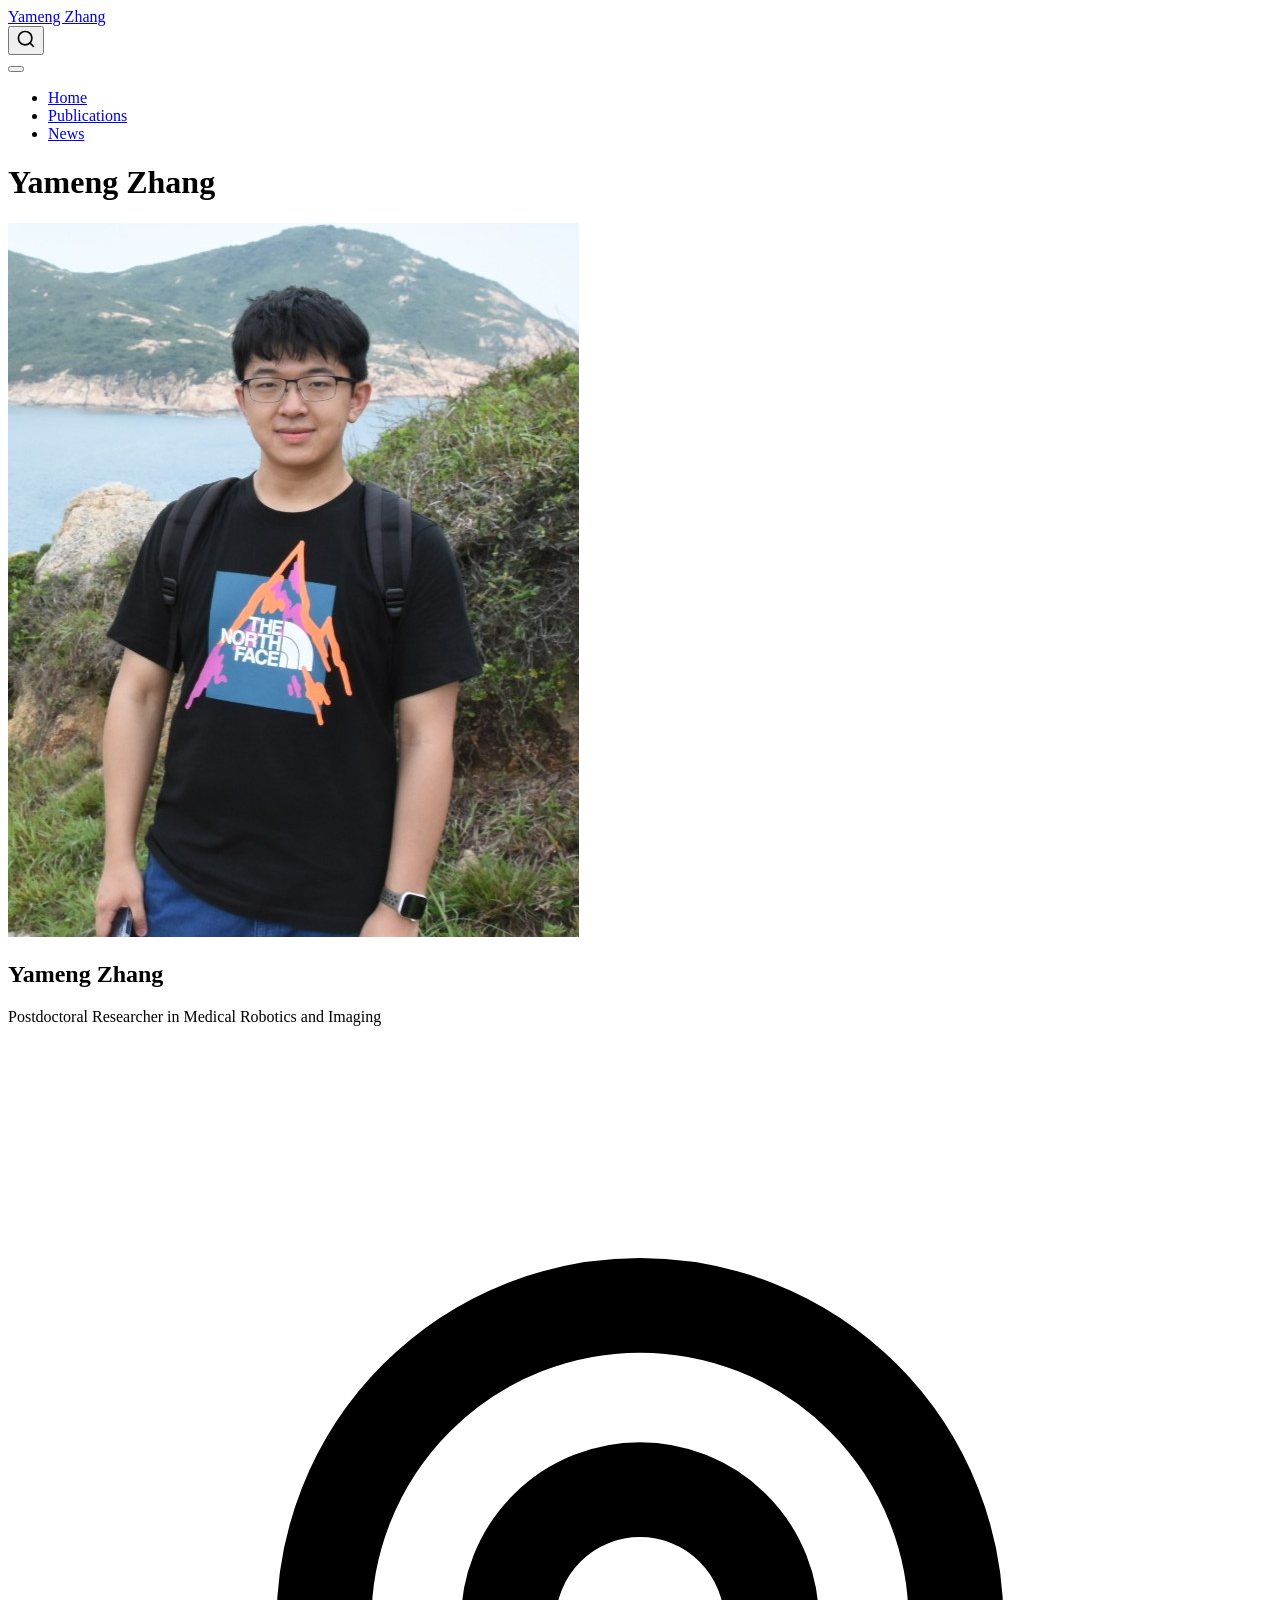
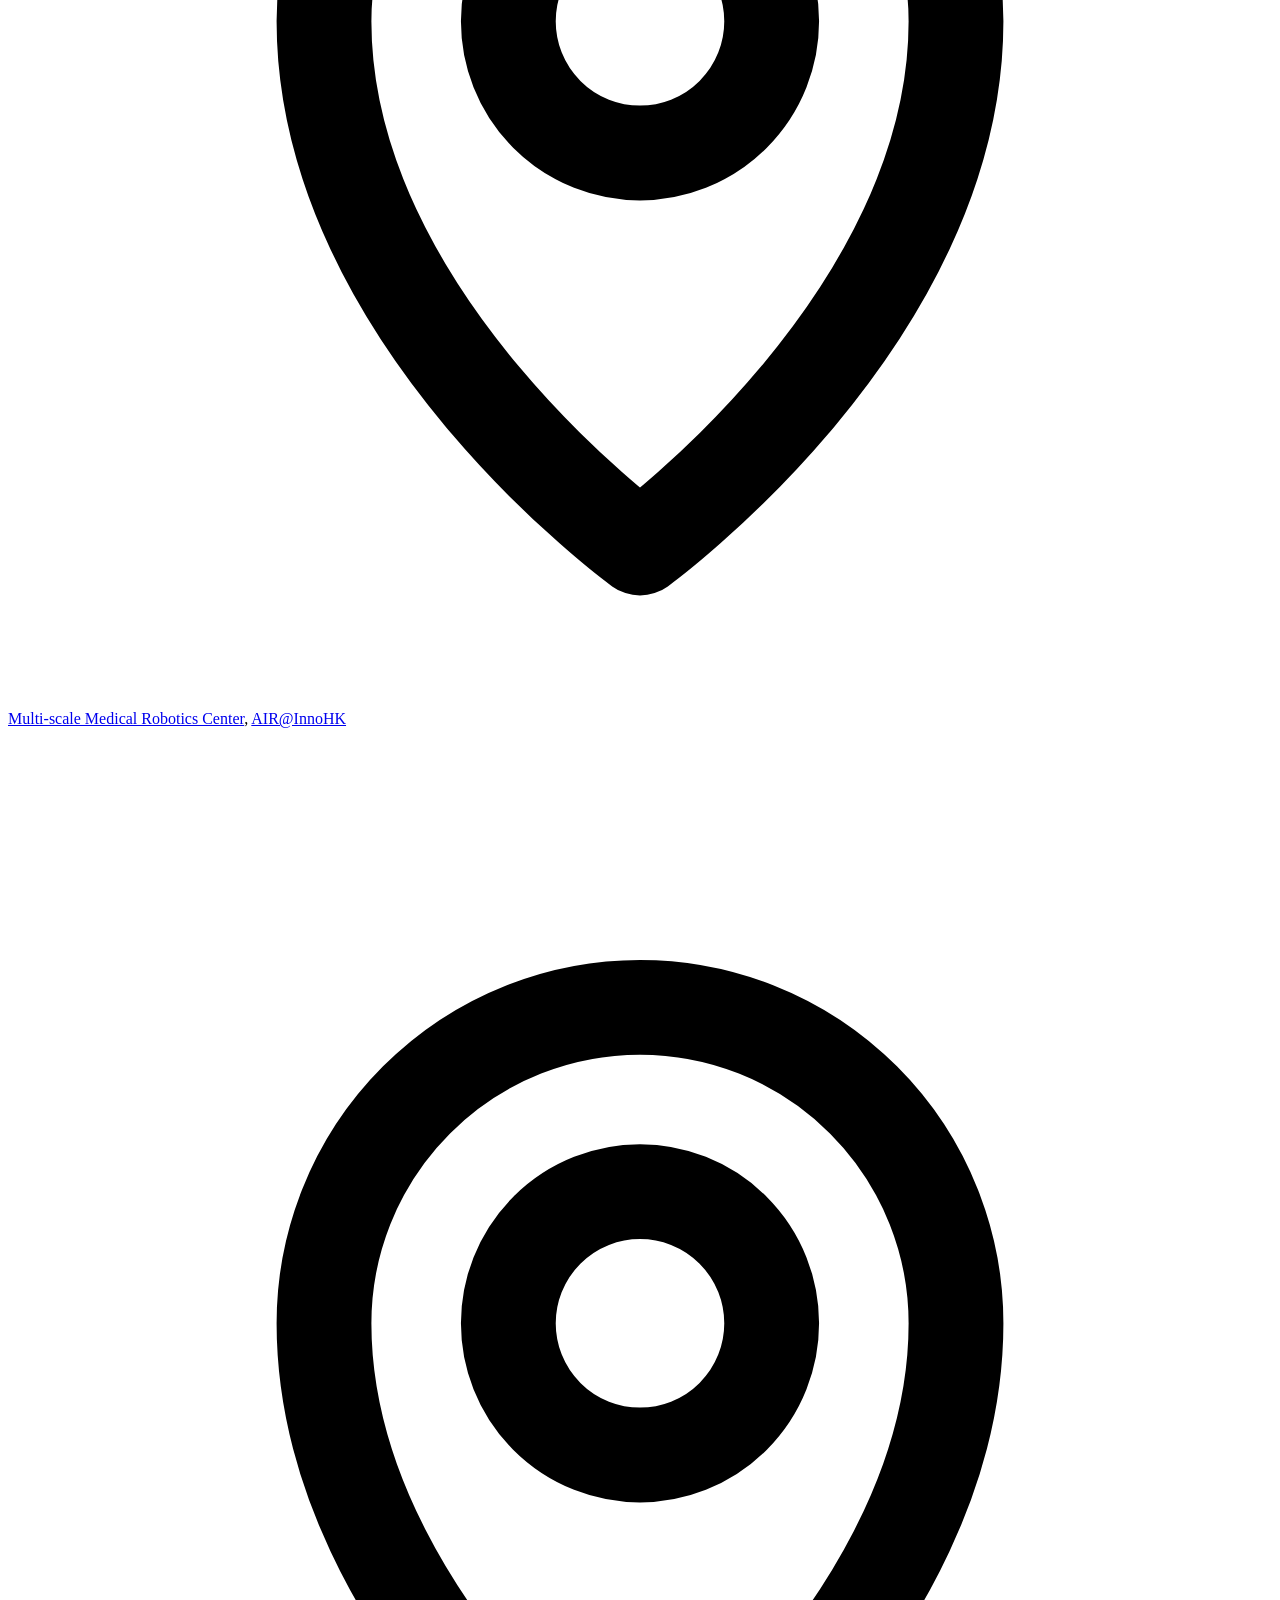
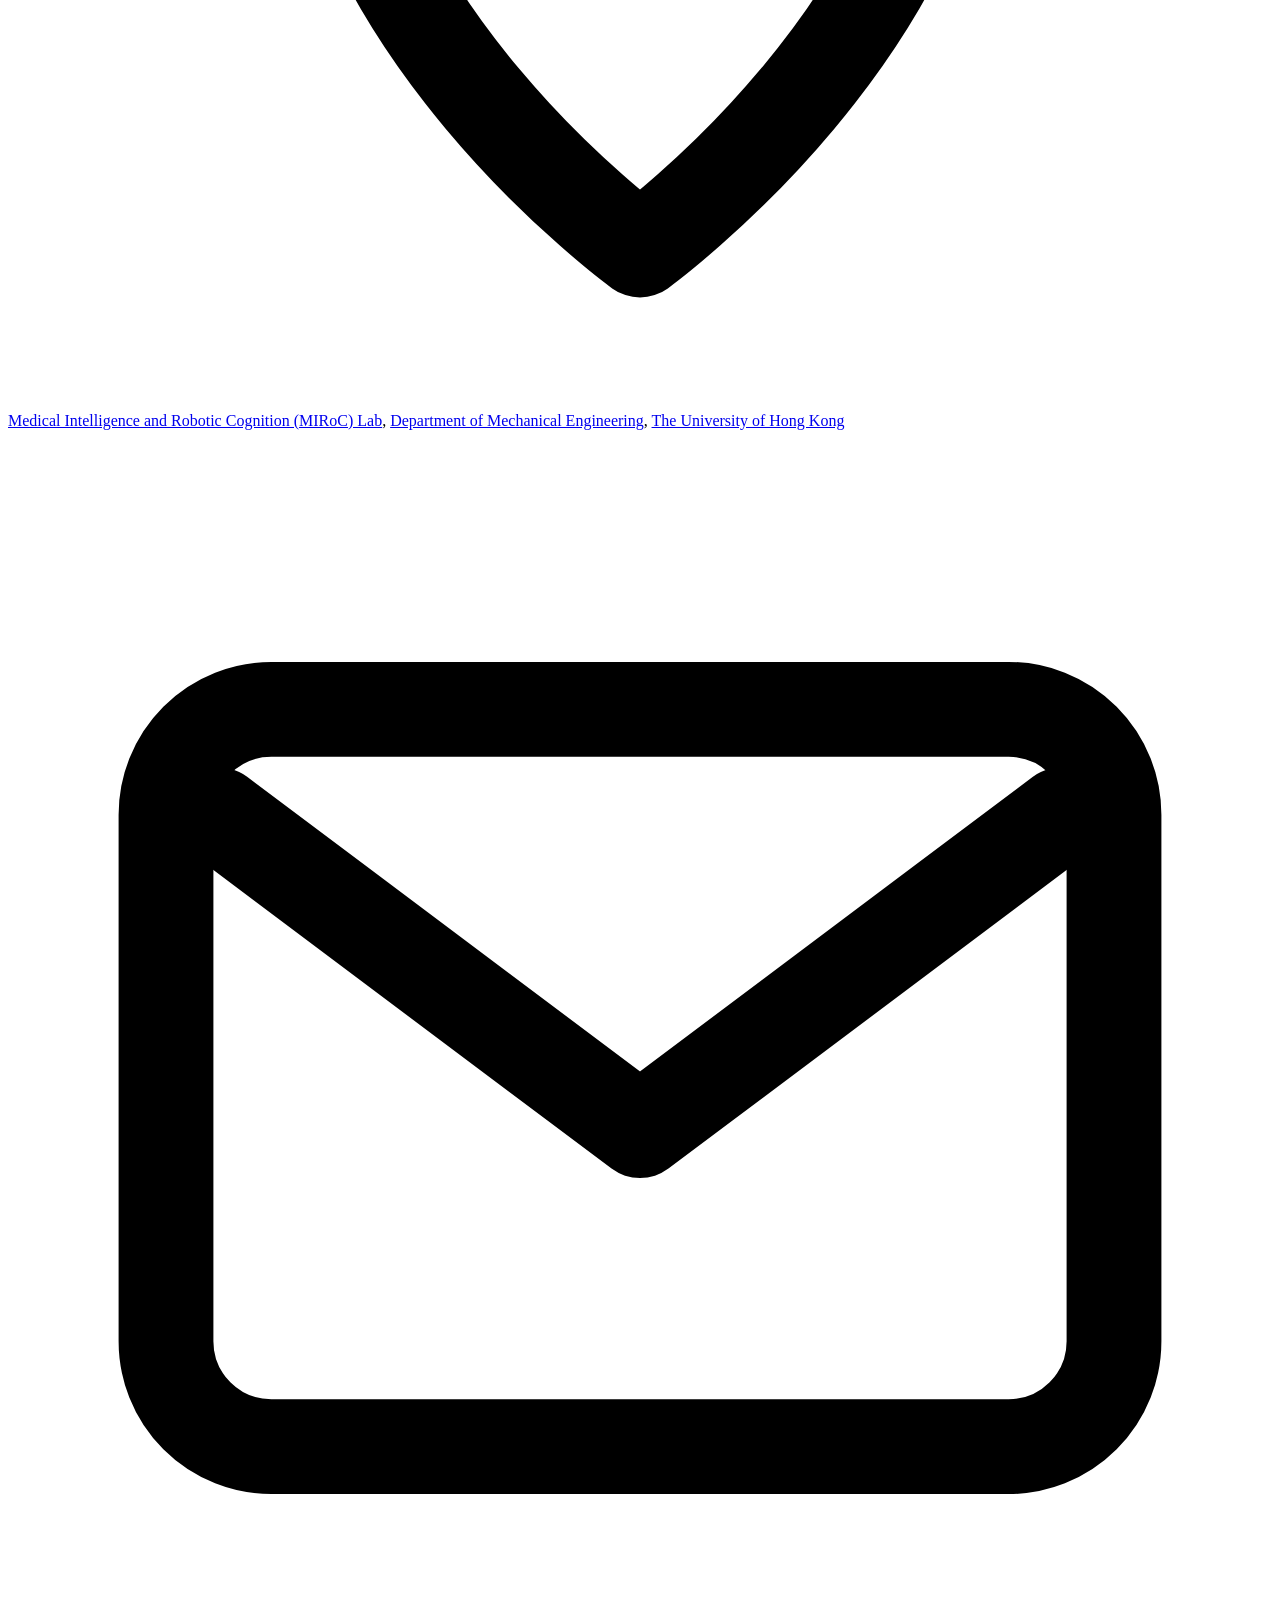
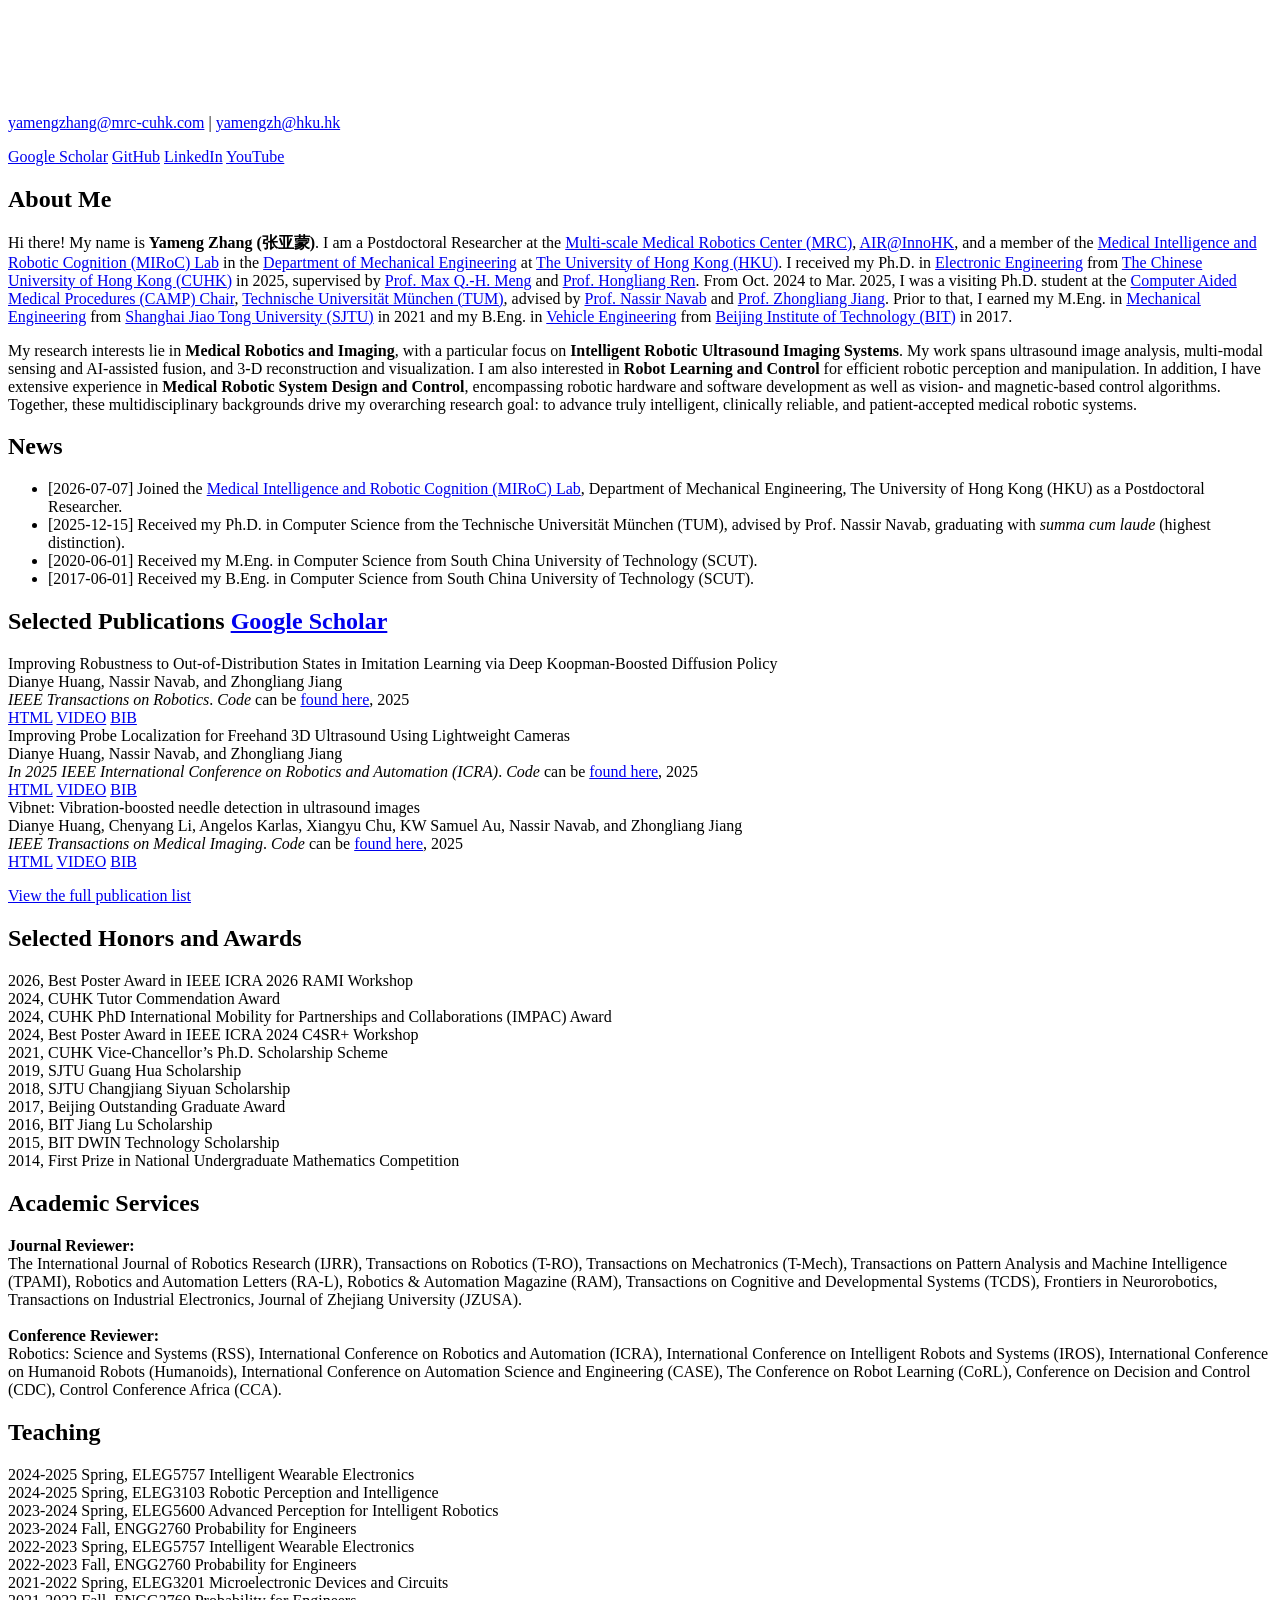
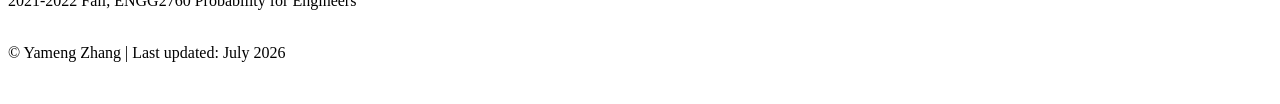
==== docs/index.html @ b5422a91 "update" ====
<!DOCTYPE html>
<html xmlns="http://www.w3.org/1999/xhtml" lang="en" xml:lang="en"><head>

<meta charset="utf-8">
<meta name="generator" content="quarto-1.9.38">

<meta name="viewport" content="width=device-width, initial-scale=1.0, user-scalable=yes">


<title>Yameng Zhang</title>
<style>
/* Default styles provided by pandoc.
** See https://pandoc.org/MANUAL.html#variables-for-html for config info.
*/
code{white-space: pre-wrap;}
span.smallcaps{font-variant: small-caps;}
div.columns{display: flex; gap: min(4vw, 1.5em);}
div.column{flex: auto; overflow-x: auto;}
div.hanging-indent{margin-left: 1.5em; text-indent: -1.5em;}
ul.task-list{list-style: none;}
ul.task-list li input[type="checkbox"] {
  width: 0.8em;
  margin: 0 0.8em 0.2em -1em; /* quarto-specific, see https://github.com/quarto-dev/quarto-cli/issues/4556 */ 
  vertical-align: middle;
}
</style>


<script src="site_libs/quarto-nav/quarto-nav.js"></script>
<script src="site_libs/quarto-nav/headroom.min.js"></script>
<script src="site_libs/clipboard/clipboard.min.js"></script>
<script src="site_libs/quarto-search/autocomplete.umd.js"></script>
<script src="site_libs/quarto-search/fuse.min.js"></script>
<script src="site_libs/quarto-search/quarto-search.js"></script>
<meta name="quarto:offset" content="./">
<link href="./images/site-logo.svg" rel="icon" type="image/svg+xml">
<script src="site_libs/quarto-html/quarto.js" type="module"></script>
<script src="site_libs/quarto-html/tabsets/tabsets.js" type="module"></script>
<script src="site_libs/quarto-html/popper.min.js"></script>
<script src="site_libs/quarto-html/tippy.umd.min.js"></script>
<script src="site_libs/quarto-html/anchor.min.js"></script>
<link href="site_libs/quarto-html/tippy.css" rel="stylesheet">
<link href="site_libs/quarto-html/quarto-syntax-highlighting-81beba73a2dc33781fc9bb83c3589045.css" rel="stylesheet" id="quarto-text-highlighting-styles">
<script src="site_libs/bootstrap/bootstrap.min.js"></script>
<link href="site_libs/bootstrap/bootstrap-icons.css" rel="stylesheet">
<link href="site_libs/bootstrap/bootstrap-a590c28496f3dbd26d928b4dff92fa70.min.css" rel="stylesheet" append-hash="true" id="quarto-bootstrap" data-mode="light">
<script id="quarto-search-options" type="application/json">{
  "location": "navbar",
  "copy-button": false,
  "collapse-after": 3,
  "panel-placement": "end",
  "type": "overlay",
  "limit": 50,
  "keyboard-shortcut": [
    "f",
    "/",
    "s"
  ],
  "show-item-context": false,
  "language": {
    "search-no-results-text": "No results",
    "search-matching-documents-text": "matching documents",
    "search-copy-link-title": "Copy link to search",
    "search-hide-matches-text": "Hide additional matches",
    "search-more-match-text": "more match in this document",
    "search-more-matches-text": "more matches in this document",
    "search-clear-button-title": "Clear",
    "search-text-placeholder": "",
    "search-detached-cancel-button-title": "Cancel",
    "search-submit-button-title": "Submit",
    "search-label": "Search"
  }
}</script>


</head>

<body class="nav-fixed quarto-light">

<div id="quarto-search-results"></div>
  <header id="quarto-header" class="headroom fixed-top">
    <nav class="navbar navbar-expand-lg " data-bs-theme="dark">
      <div class="navbar-container container-fluid">
      <div class="navbar-brand-container mx-auto">
    <a class="navbar-brand" href="./index.html">
    <span class="navbar-title">Yameng Zhang</span>
    </a>
  </div>
            <div id="quarto-search" class="" title="Search"></div>
          <button class="navbar-toggler" type="button" data-bs-toggle="collapse" data-bs-target="#navbarCollapse" aria-controls="navbarCollapse" role="menu" aria-expanded="false" aria-label="Toggle navigation" onclick="if (window.quartoToggleHeadroom) { window.quartoToggleHeadroom(); }">
  <span class="navbar-toggler-icon"></span>
</button>
          <div class="collapse navbar-collapse" id="navbarCollapse">
            <ul class="navbar-nav navbar-nav-scroll ms-auto">
  <li class="nav-item">
    <a class="nav-link active" href="./index.html" aria-current="page"> 
<span class="menu-text">Home</span></a>
  </li>  
  <li class="nav-item">
    <a class="nav-link" href="./publications.html"> 
<span class="menu-text">Publications</span></a>
  </li>  
  <li class="nav-item">
    <a class="nav-link" href="./news.html"> 
<span class="menu-text">News</span></a>
  </li>  
</ul>
          </div> <!-- /navcollapse -->
            <div class="quarto-navbar-tools">
</div>
      </div> <!-- /container-fluid -->
    </nav>
</header>
<!-- content -->
<div id="quarto-content" class="quarto-container page-columns page-rows-contents page-layout-full page-navbar">
<!-- sidebar -->
<!-- margin-sidebar -->
    
<!-- main -->
<main class="content column-page" id="quarto-document-content">

<header id="title-block-header" class="quarto-title-block default">
<div class="quarto-title">
<h1 class="title">Yameng Zhang</h1>
</div>



<div class="quarto-title-meta column-page">

    
  
    
  </div>
  


</header>


<div class="home-hero">
<div class="home-hero__media">
<p><img src="images/croped.jpg" class="home-hero__portrait img-fluid"></p>
</div>
<section id="yameng-zhang" class="level1 home-hero__body">
<h1>Yameng Zhang</h1>
<p class="home-hero__role">
Postdoctoral Researcher in Medical Robotics and Imaging
</p>
<div class="home-hero__meta">
<p class="home-hero__item">
<span class="home-hero__item-icon" aria-hidden="true"><svg viewbox="0 0 24 24" fill="none" stroke="currentColor" stroke-width="1.8" stroke-linecap="round" stroke-linejoin="round"><path d="M12 21s6-4.35 6-10a6 6 0 1 0-12 0c0 5.65 6 10 6 10Z"></path><circle cx="12" cy="11" r="2.5"></circle></svg></span><span class="home-hero__item-text"><a href="https://www.mrc-cuhk.com/">Multi-scale Medical Robotics Center</a>, <a href="https://www.innohk.gov.hk/en/r-d-centres/air-innohk/multi-scale-medical-robotics-center/">AIR@InnoHK</a></span>
</p>
<p class="home-hero__item">
<span class="home-hero__item-icon" aria-hidden="true"><svg viewbox="0 0 24 24" fill="none" stroke="currentColor" stroke-width="1.8" stroke-linecap="round" stroke-linejoin="round"><path d="M12 21s6-4.35 6-10a6 6 0 1 0-12 0c0 5.65 6 10 6 10Z"></path><circle cx="12" cy="11" r="2.5"></circle></svg></span><span class="home-hero__item-text"><a href="https://meweb.hku.hk/zljiang/people/">Medical Intelligence and Robotic Cognition (MIRoC) Lab</a>, <a href="https://mech.hku.hk/">Department of Mechanical Engineering</a>, <a href="https://www.hku.hk/">The University of Hong Kong</a></span>
</p>
</div>
<p class="home-hero__contact">
<span class="home-hero__contact-icon" aria-hidden="true"><svg viewbox="0 0 24 24" fill="none" stroke="currentColor" stroke-width="1.8" stroke-linecap="round" stroke-linejoin="round"><rect x="3" y="5" width="18" height="14" rx="2"></rect><path d="m4 7 8 6 8-6"></path></svg></span><span class="home-hero__contact-text"><a href="mailto:yamengzhang@mrc-cuhk.com">yamengzhang@mrc-cuhk.com</a> | <a href="mailto:yamengzh@hku.hk">yamengzh@hku.hk</a></span>
</p>
<div class="home-link-row">
<p><a href="https://scholar.google.com/citations?user=SFxTNpQAAAAJ&amp;hl">Google Scholar</a> <a href="https://github.com/YamengZZZ">GitHub</a> <a href="https://www.linkedin.com/in/yameng-zhang-0ab4711bb/">LinkedIn</a> <a href="https://www.youtube.com/@yamengzhang8563">YouTube</a></p>
</div>
</section>
</div>
<div class="home-main-grid">
<section id="about-me" class="level2 home-main-column">
<h2 class="anchored" data-anchor-id="about-me">About Me</h2>
<p>Hi there! My name is <strong>Yameng Zhang (张亚蒙)</strong>. I am a Postdoctoral Researcher at the <a href="https://www.mrc-cuhk.com/">Multi-scale Medical Robotics Center (MRC)</a>, <a href="https://www.innohk.gov.hk/en/r-d-centres/air-innohk/multi-scale-medical-robotics-center/">AIR@InnoHK</a>, and a member of the <a href="https://meweb.hku.hk/zljiang/people/">Medical Intelligence and Robotic Cognition (MIRoC) Lab</a> in the <a href="https://mech.hku.hk/">Department of Mechanical Engineering</a> at <a href="https://www.hku.hk/">The University of Hong Kong (HKU)</a>. I received my Ph.D.&nbsp;in <a href="https://www.ee.cuhk.edu.hk/en-gb/">Electronic Engineering</a> from <a href="https://www.cuhk.edu.hk/chinese/index.html">The Chinese University of Hong Kong (CUHK)</a> in 2025, supervised by <a href="https://www.ee.cuhk.edu.hk/en-gb/people/academic-staff/chairman/30-prof-qing-hu-max-meng">Prof.&nbsp;Max Q.-H. Meng</a> and <a href="https://www.ee.cuhk.edu.hk/en-gb/people/academic-staff/professors/prof-ren-hongliang">Prof.&nbsp;Hongliang Ren</a>. From Oct.&nbsp;2024 to Mar.&nbsp;2025, I was a visiting Ph.D.&nbsp;student at the <a href="https://www.cs.cit.tum.de/en/camp/start/">Computer Aided Medical Procedures (CAMP) Chair</a>, <a href="https://www.tum.de/en/">Technische Universität München (TUM)</a>, advised by <a href="https://www.cs.cit.tum.de/camp/members/cv-nassir-navab/nassir-navab/">Prof.&nbsp;Nassir Navab</a> and <a href="https://meweb.hku.hk/zljiang/">Prof.&nbsp;Zhongliang Jiang</a>. Prior to that, I earned my M.Eng. in <a href="https://me.sjtu.edu.cn/">Mechanical Engineering</a> from <a href="https://en.sjtu.edu.cn/">Shanghai Jiao Tong University (SJTU)</a> in 2021 and my B.Eng. in <a href="https://me.bit.edu.cn/">Vehicle Engineering</a> from <a href="https://english.bit.edu.cn/">Beijing Institute of Technology (BIT)</a> in 2017.</p>
<p>My research interests lie in <strong>Medical Robotics and Imaging</strong>, with a particular focus on <strong>Intelligent Robotic Ultrasound Imaging Systems</strong>. My work spans ultrasound image analysis, multi-modal sensing and AI-assisted fusion, and 3-D reconstruction and visualization. I am also interested in <strong>Robot Learning and Control</strong> for efficient robotic perception and manipulation. In addition, I have extensive experience in <strong>Medical Robotic System Design and Control</strong>, encompassing robotic hardware and software development as well as vision- and magnetic-based control algorithms. Together, these multidisciplinary backgrounds drive my overarching research goal: to advance truly intelligent, clinically reliable, and patient-accepted medical robotic systems.</p>
</section>
<div class="home-side-column">
<section id="news" class="level2 home-side-column__inner">
<h2 class="anchored" data-anchor-id="news">News</h2>
<div class="home-news__scroll">
<ul>
<li>[2026-07-07] Joined the <a href="https://meweb.hku.hk/zljiang/people/">Medical Intelligence and Robotic Cognition (MIRoC) Lab</a>, Department of Mechanical Engineering, The University of Hong Kong (HKU) as a Postdoctoral Researcher.</li>
<li>[2025-12-15] Received my Ph.D.&nbsp;in Computer Science from the Technische Universität München (TUM), advised by Prof.&nbsp;Nassir Navab, graduating with <em>summa cum laude</em> (highest distinction).</li>
<li>[2020-06-01] Received my M.Eng. in Computer Science from South China University of Technology (SCUT).</li>
<li>[2017-06-01] Received my B.Eng. in Computer Science from South China University of Technology (SCUT).</li>
</ul>
</div>
</section>
</div>
</div>
<section id="selected-publications-google-scholar" class="level2">
<h2 class="anchored" data-anchor-id="selected-publications-google-scholar">Selected Publications <a href="https://scholar.google.com/citations?user=SFxTNpQAAAAJ&amp;hl"><span class="pub-scholar-link">Google Scholar</span></a></h2>
<div class="pub-list">

  <div class="pub-item">
    <div class="pub-thumb">
      <img src="images/pub/tro2025.jpg" alt="TRO 2025 teaser" onerror="this.style.display='none'">
    </div>
    <div class="pub-body">
      <div class="pub-title">Improving Robustness to Out-of-Distribution States in Imitation Learning via Deep Koopman-Boosted Diffusion Policy</div>
      <div class="pub-authors"><span class="pub-me">Dianye Huang</span>, Nassir Navab, and Zhongliang Jiang</div>
      <div class="pub-venue"><em>IEEE Transactions on Robotics</em>. <em>Code</em> can be <a href="#">found here</a>, 2025</div>
      <div class="pub-links">
        <a class="pub-btn" href="#">HTML</a>
        <a class="pub-btn" href="#">VIDEO</a>
        <a class="pub-btn" href="#">BIB</a>
      </div>
    </div>
  </div>

  <div class="pub-item">
    <div class="pub-thumb">
      <img src="images/pub/icra2025.jpg" alt="ICRA 2025 teaser" onerror="this.style.display='none'">
    </div>
    <div class="pub-body">
      <div class="pub-title">Improving Probe Localization for Freehand 3D Ultrasound Using Lightweight Cameras</div>
      <div class="pub-authors"><span class="pub-me">Dianye Huang</span>, Nassir Navab, and Zhongliang Jiang</div>
      <div class="pub-venue"><em>In 2025 IEEE International Conference on Robotics and Automation (ICRA)</em>. <em>Code</em> can be <a href="#">found here</a>, 2025</div>
      <div class="pub-links">
        <a class="pub-btn" href="#">HTML</a>
        <a class="pub-btn" href="#">VIDEO</a>
        <a class="pub-btn" href="#">BIB</a>
      </div>
    </div>
  </div>

  <div class="pub-item">
    <div class="pub-thumb">
      <img src="images/pub/tmi2025.jpg" alt="TMI 2025 teaser" onerror="this.style.display='none'">
    </div>
    <div class="pub-body">
      <div class="pub-title">Vibnet: Vibration-boosted needle detection in ultrasound images</div>
      <div class="pub-authors"><span class="pub-me">Dianye Huang</span>, Chenyang Li, Angelos Karlas, Xiangyu Chu, KW Samuel Au, Nassir Navab, and Zhongliang Jiang</div>
      <div class="pub-venue"><em>IEEE Transactions on Medical Imaging</em>. <em>Code</em> can be <a href="#">found here</a>, 2025</div>
      <div class="pub-links">
        <a class="pub-btn" href="#">HTML</a>
        <a class="pub-btn" href="#">VIDEO</a>
        <a class="pub-btn" href="#">BIB</a>
      </div>
    </div>
  </div>

</div>
<p><a href="./publications.html">View the full publication list</a></p>
</section>
<section id="selected-honors-and-awards" class="level2">
<h2 class="anchored" data-anchor-id="selected-honors-and-awards">Selected Honors and Awards</h2>
<div class="plain-list">
2026, Best Poster Award in IEEE ICRA 2026 RAMI Workshop<br>
2024, CUHK Tutor Commendation Award<br>
2024, CUHK PhD International Mobility for Partnerships and Collaborations (IMPAC) Award<br>
2024, Best Poster Award in IEEE ICRA 2024 C4SR+ Workshop<br>
2021, CUHK Vice-Chancellor’s Ph.D. Scholarship Scheme<br>
2019, SJTU Guang Hua Scholarship<br>
2018, SJTU Changjiang Siyuan Scholarship<br>
2017, Beijing Outstanding Graduate Award<br>
2016, BIT Jiang Lu Scholarship<br>
2015, BIT DWIN Technology Scholarship<br>
2014, First Prize in National Undergraduate Mathematics Competition<br>
</div>
</section>
<section id="academic-services" class="level2">
<h2 class="anchored" data-anchor-id="academic-services">Academic Services</h2>
<div class="plain-list">
<strong>Journal Reviewer:</strong><br>
The International Journal of Robotics Research (IJRR), Transactions on Robotics (T-RO), Transactions on Mechatronics (T-Mech), Transactions on Pattern Analysis and Machine Intelligence (TPAMI), Robotics and Automation Letters (RA-L), Robotics &amp; Automation Magazine (RAM), Transactions on Cognitive and Developmental Systems (TCDS), Frontiers in Neurorobotics, Transactions on Industrial Electronics, Journal of Zhejiang University (JZUSA).<br>
<br>
<strong>Conference Reviewer:</strong><br>
Robotics: Science and Systems (RSS), International Conference on Robotics and Automation (ICRA), International Conference on Intelligent Robots and Systems (IROS), International Conference on Humanoid Robots (Humanoids), International Conference on Automation Science and Engineering (CASE), The Conference on Robot Learning (CoRL), Conference on Decision and Control (CDC), Control Conference Africa (CCA).
</div>
</section>
<section id="teaching" class="level2">
<h2 class="anchored" data-anchor-id="teaching">Teaching</h2>
<div class="plain-list">
2024-2025 Spring, ELEG5757 Intelligent Wearable Electronics<br>
2024-2025 Spring, ELEG3103 Robotic Perception and Intelligence<br>
2023-2024 Spring, ELEG5600 Advanced Perception for Intelligent Robotics<br>
2023-2024 Fall, ENGG2760 Probability for Engineers<br>
2022-2023 Spring, ELEG5757 Intelligent Wearable Electronics<br>
2022-2023 Fall, ENGG2760 Probability for Engineers<br>
2021-2022 Spring, ELEG3201 Microelectronic Devices and Circuits<br>
2021-2022 Fall, ENGG2760 Probability for Engineers
</div>
<!-- ```{=html}
<script>
(function () {
  var resizeObserver;

  function syncNewsHeight() {
    var about = document.querySelector('.home-main-column');
    var inner = document.querySelector('.home-side-column__inner');
    if (!about || !inner) return;
    inner.style.height = '';
    inner.style.height = about.getBoundingClientRect().height + 'px';

    if (!resizeObserver && 'ResizeObserver' in window) {
      resizeObserver = new ResizeObserver(syncNewsHeight);
      resizeObserver.observe(about);
    }
  }

  if (document.fonts && document.fonts.ready) {
    document.fonts.ready.then(syncNewsHeight);
  }

  window.addEventListener('load', syncNewsHeight);
  window.addEventListener('resize', syncNewsHeight);
})();
</script>
``` -->


</section>

</main> <!-- /main -->
<script id="quarto-html-after-body" type="application/javascript">
  window.document.addEventListener("DOMContentLoaded", function (event) {
    const icon = "";
    const anchorJS = new window.AnchorJS();
    anchorJS.options = {
      placement: 'right',
      icon: icon
    };
    anchorJS.add('.anchored');
    const isCodeAnnotation = (el) => {
      for (const clz of el.classList) {
        if (clz.startsWith('code-annotation-')) {                     
          return true;
        }
      }
      return false;
    }
    const onCopySuccess = function(e) {
      // button target
      const button = e.trigger;
      // don't keep focus
      button.blur();
      // flash "checked"
      button.classList.add('code-copy-button-checked');
      var currentTitle = button.getAttribute("title");
      button.setAttribute("title", "Copied!");
      let tooltip;
      if (window.bootstrap) {
        button.setAttribute("data-bs-toggle", "tooltip");
        button.setAttribute("data-bs-placement", "left");
        button.setAttribute("data-bs-title", "Copied!");
        tooltip = new bootstrap.Tooltip(button, 
          { trigger: "manual", 
            customClass: "code-copy-button-tooltip",
            offset: [0, -8]});
        tooltip.show();    
      }
      setTimeout(function() {
        if (tooltip) {
          tooltip.hide();
          button.removeAttribute("data-bs-title");
          button.removeAttribute("data-bs-toggle");
          button.removeAttribute("data-bs-placement");
        }
        button.setAttribute("title", currentTitle);
        button.classList.remove('code-copy-button-checked');
      }, 1000);
      // clear code selection
      e.clearSelection();
    }
    const getTextToCopy = function(trigger) {
      const outerScaffold = trigger.parentElement.cloneNode(true);
      const codeEl = outerScaffold.querySelector('code');
      for (const childEl of codeEl.children) {
        if (isCodeAnnotation(childEl)) {
          childEl.remove();
        }
      }
      return codeEl.innerText;
    }
    const clipboard = new window.ClipboardJS('.code-copy-button:not([data-in-quarto-modal])', {
      text: getTextToCopy
    });
    clipboard.on('success', onCopySuccess);
    if (window.document.getElementById('quarto-embedded-source-code-modal')) {
      const clipboardModal = new window.ClipboardJS('.code-copy-button[data-in-quarto-modal]', {
        text: getTextToCopy,
        container: window.document.getElementById('quarto-embedded-source-code-modal')
      });
      clipboardModal.on('success', onCopySuccess);
    }
      var localhostRegex = new RegExp(/^(?:http|https):\/\/localhost\:?[0-9]*\//);
      var mailtoRegex = new RegExp(/^mailto:/);
        var filterRegex = new RegExp("https:\/\/lianyujun\.github\.io");
      var isInternal = (href) => {
          return filterRegex.test(href) || localhostRegex.test(href) || mailtoRegex.test(href);
      }
      // Inspect non-navigation links and adorn them if external
     var links = window.document.querySelectorAll('a[href]:not(.nav-link):not(.navbar-brand):not(.toc-action):not(.sidebar-link):not(.sidebar-item-toggle):not(.pagination-link):not(.no-external):not([aria-hidden]):not(.dropdown-item):not(.quarto-navigation-tool):not(.about-link)');
      for (var i=0; i<links.length; i++) {
        const link = links[i];
        if (!isInternal(link.href)) {
          // undo the damage that might have been done by quarto-nav.js in the case of
          // links that we want to consider external
          if (link.dataset.originalHref !== undefined) {
            link.href = link.dataset.originalHref;
          }
        }
      }
    function tippyHover(el, contentFn, onTriggerFn, onUntriggerFn) {
      const config = {
        allowHTML: true,
        maxWidth: 500,
        delay: 100,
        arrow: false,
        appendTo: function(el) {
            return el.parentElement;
        },
        interactive: true,
        interactiveBorder: 10,
        theme: 'quarto',
        placement: 'bottom-start',
      };
      if (contentFn) {
        config.content = contentFn;
      }
      if (onTriggerFn) {
        config.onTrigger = onTriggerFn;
      }
      if (onUntriggerFn) {
        config.onUntrigger = onUntriggerFn;
      }
      window.tippy(el, config); 
    }
    const noterefs = window.document.querySelectorAll('a[role="doc-noteref"]');
    for (var i=0; i<noterefs.length; i++) {
      const ref = noterefs[i];
      tippyHover(ref, function() {
        // use id or data attribute instead here
        let href = ref.getAttribute('data-footnote-href') || ref.getAttribute('href');
        try { href = new URL(href).hash; } catch {}
        const id = href.replace(/^#\/?/, "");
        const note = window.document.getElementById(id);
        if (note) {
          return note.innerHTML;
        } else {
          return "";
        }
      });
    }
    const xrefs = window.document.querySelectorAll('a.quarto-xref');
    const processXRef = (id, note) => {
      // Strip column container classes
      const stripColumnClz = (el) => {
        el.classList.remove("page-full", "page-columns");
        if (el.children) {
          for (const child of el.children) {
            stripColumnClz(child);
          }
        }
      }
      stripColumnClz(note)
      if (id === null || id.startsWith('sec-')) {
        // Special case sections, only their first couple elements
        const container = document.createElement("div");
        if (note.children && note.children.length > 2) {
          container.appendChild(note.children[0].cloneNode(true));
          for (let i = 1; i < note.children.length; i++) {
            const child = note.children[i];
            if (child.tagName === "P" && child.innerText === "") {
              continue;
            } else {
              container.appendChild(child.cloneNode(true));
              break;
            }
          }
          if (window.Quarto?.typesetMath) {
            window.Quarto.typesetMath(container);
          }
          return container.innerHTML
        } else {
          if (window.Quarto?.typesetMath) {
            window.Quarto.typesetMath(note);
          }
          return note.innerHTML;
        }
      } else {
        // Remove any anchor links if they are present
        const anchorLink = note.querySelector('a.anchorjs-link');
        if (anchorLink) {
          anchorLink.remove();
        }
        if (window.Quarto?.typesetMath) {
          window.Quarto.typesetMath(note);
        }
        if (note.classList.contains("callout")) {
          return note.outerHTML;
        } else {
          return note.innerHTML;
        }
      }
    }
    for (var i=0; i<xrefs.length; i++) {
      const xref = xrefs[i];
      tippyHover(xref, undefined, function(instance) {
        instance.disable();
        let url = xref.getAttribute('href');
        let hash = undefined; 
        if (url.startsWith('#')) {
          hash = url;
        } else {
          try { hash = new URL(url).hash; } catch {}
        }
        if (hash) {
          const id = hash.replace(/^#\/?/, "");
          const note = window.document.getElementById(id);
          if (note !== null) {
            try {
              const html = processXRef(id, note.cloneNode(true));
              instance.setContent(html);
            } finally {
              instance.enable();
              instance.show();
            }
          } else {
            // See if we can fetch this
            fetch(url.split('#')[0])
            .then(res => res.text())
            .then(html => {
              const parser = new DOMParser();
              const htmlDoc = parser.parseFromString(html, "text/html");
              const note = htmlDoc.getElementById(id);
              if (note !== null) {
                const html = processXRef(id, note);
                instance.setContent(html);
              } 
            }).finally(() => {
              instance.enable();
              instance.show();
            });
          }
        } else {
          // See if we can fetch a full url (with no hash to target)
          // This is a special case and we should probably do some content thinning / targeting
          fetch(url)
          .then(res => res.text())
          .then(html => {
            const parser = new DOMParser();
            const htmlDoc = parser.parseFromString(html, "text/html");
            const note = htmlDoc.querySelector('main.content');
            if (note !== null) {
              // This should only happen for chapter cross references
              // (since there is no id in the URL)
              // remove the first header
              if (note.children.length > 0 && note.children[0].tagName === "HEADER") {
                note.children[0].remove();
              }
              const html = processXRef(null, note);
              instance.setContent(html);
            } 
          }).finally(() => {
            instance.enable();
            instance.show();
          });
        }
      }, function(instance) {
      });
    }
        let selectedAnnoteEl;
        const selectorForAnnotation = ( cell, annotation) => {
          let cellAttr = 'data-code-cell="' + cell + '"';
          let lineAttr = 'data-code-annotation="' +  annotation + '"';
          const selector = 'span[' + cellAttr + '][' + lineAttr + ']';
          return selector;
        }
        const selectCodeLines = (annoteEl) => {
          const doc = window.document;
          const targetCell = annoteEl.getAttribute("data-target-cell");
          const targetAnnotation = annoteEl.getAttribute("data-target-annotation");
          const annoteSpan = window.document.querySelector(selectorForAnnotation(targetCell, targetAnnotation));
          const lines = annoteSpan.getAttribute("data-code-lines").split(",");
          const lineIds = lines.map((line) => {
            return targetCell + "-" + line;
          })
          let top = null;
          let height = null;
          let parent = null;
          if (lineIds.length > 0) {
              //compute the position of the single el (top and bottom and make a div)
              const el = window.document.getElementById(lineIds[0]);
              top = el.offsetTop;
              height = el.offsetHeight;
              parent = el.parentElement.parentElement;
            if (lineIds.length > 1) {
              const lastEl = window.document.getElementById(lineIds[lineIds.length - 1]);
              const bottom = lastEl.offsetTop + lastEl.offsetHeight;
              height = bottom - top;
            }
            if (top !== null && height !== null && parent !== null) {
              // cook up a div (if necessary) and position it 
              let div = window.document.getElementById("code-annotation-line-highlight");
              if (div === null) {
                div = window.document.createElement("div");
                div.setAttribute("id", "code-annotation-line-highlight");
                div.style.position = 'absolute';
                parent.appendChild(div);
              }
              div.style.top = top - 2 + "px";
              div.style.height = height + 4 + "px";
              div.style.left = 0;
              let gutterDiv = window.document.getElementById("code-annotation-line-highlight-gutter");
              if (gutterDiv === null) {
                gutterDiv = window.document.createElement("div");
                gutterDiv.setAttribute("id", "code-annotation-line-highlight-gutter");
                gutterDiv.style.position = 'absolute';
                const codeCell = window.document.getElementById(targetCell);
                const gutter = codeCell.querySelector('.code-annotation-gutter');
                gutter.appendChild(gutterDiv);
              }
              gutterDiv.style.top = top - 2 + "px";
              gutterDiv.style.height = height + 4 + "px";
            }
            selectedAnnoteEl = annoteEl;
          }
        };
        const unselectCodeLines = () => {
          const elementsIds = ["code-annotation-line-highlight", "code-annotation-line-highlight-gutter"];
          elementsIds.forEach((elId) => {
            const div = window.document.getElementById(elId);
            if (div) {
              div.remove();
            }
          });
          selectedAnnoteEl = undefined;
        };
          // Handle positioning of the toggle
      window.addEventListener(
        "resize",
        throttle(() => {
          elRect = undefined;
          if (selectedAnnoteEl) {
            selectCodeLines(selectedAnnoteEl);
          }
        }, 10)
      );
      function throttle(fn, ms) {
      let throttle = false;
      let timer;
        return (...args) => {
          if(!throttle) { // first call gets through
              fn.apply(this, args);
              throttle = true;
          } else { // all the others get throttled
              if(timer) clearTimeout(timer); // cancel #2
              timer = setTimeout(() => {
                fn.apply(this, args);
                timer = throttle = false;
              }, ms);
          }
        };
      }
        // Attach click handler to the DT
        const annoteDls = window.document.querySelectorAll('dt[data-target-cell]');
        for (const annoteDlNode of annoteDls) {
          annoteDlNode.addEventListener('click', (event) => {
            const clickedEl = event.target;
            if (clickedEl !== selectedAnnoteEl) {
              unselectCodeLines();
              const activeEl = window.document.querySelector('dt[data-target-cell].code-annotation-active');
              if (activeEl) {
                activeEl.classList.remove('code-annotation-active');
              }
              selectCodeLines(clickedEl);
              clickedEl.classList.add('code-annotation-active');
            } else {
              // Unselect the line
              unselectCodeLines();
              clickedEl.classList.remove('code-annotation-active');
            }
          });
        }
    const findCites = (el) => {
      const parentEl = el.parentElement;
      if (parentEl) {
        const cites = parentEl.dataset.cites;
        if (cites) {
          return {
            el,
            cites: cites.split(' ')
          };
        } else {
          return findCites(el.parentElement)
        }
      } else {
        return undefined;
      }
    };
    var bibliorefs = window.document.querySelectorAll('a[role="doc-biblioref"]');
    for (var i=0; i<bibliorefs.length; i++) {
      const ref = bibliorefs[i];
      const citeInfo = findCites(ref);
      if (citeInfo) {
        tippyHover(citeInfo.el, function() {
          var popup = window.document.createElement('div');
          citeInfo.cites.forEach(function(cite) {
            var citeDiv = window.document.createElement('div');
            citeDiv.classList.add('hanging-indent');
            citeDiv.classList.add('csl-entry');
            var biblioDiv = window.document.getElementById('ref-' + cite);
            if (biblioDiv) {
              citeDiv.innerHTML = biblioDiv.innerHTML;
            }
            popup.appendChild(citeDiv);
          });
          return popup.innerHTML;
        });
      }
    }
  });
  </script>
</div> <!-- /content -->
<footer class="footer">
  <div class="nav-footer">
    <div class="nav-footer-left">
      &nbsp;
    </div>   
    <div class="nav-footer-center">
<p>© Yameng Zhang | Last updated: July 2026</p>
</div>
    <div class="nav-footer-right">
      &nbsp;
    </div>
  </div>
</footer>




</body></html>
---- docs/site_libs/quarto-html/quarto-syntax-highlighting-81beba73a2dc33781fc9bb83c3589045.css ----
/* quarto syntax highlight colors */
:root {
  --quarto-hl-ot-color: #003B4F;
  --quarto-hl-at-color: #657422;
  --quarto-hl-ss-color: #20794D;
  --quarto-hl-an-color: #5E5E5E;
  --quarto-hl-fu-color: #4758AB;
  --quarto-hl-st-color: #20794D;
  --quarto-hl-cf-color: #003B4F;
  --quarto-hl-op-color: #5E5E5E;
  --quarto-hl-er-color: #AD0000;
  --quarto-hl-bn-color: #AD0000;
  --quarto-hl-al-color: #AD0000;
  --quarto-hl-va-color: #111111;
  --quarto-hl-bu-color: inherit;
  --quarto-hl-ex-color: inherit;
  --quarto-hl-pp-color: #AD0000;
  --quarto-hl-in-color: #5E5E5E;
  --quarto-hl-vs-color: #20794D;
  --quarto-hl-wa-color: #5E5E5E;
  --quarto-hl-do-color: #5E5E5E;
  --quarto-hl-im-color: #00769E;
  --quarto-hl-ch-color: #20794D;
  --quarto-hl-dt-color: #AD0000;
  --quarto-hl-fl-color: #AD0000;
  --quarto-hl-co-color: #5E5E5E;
  --quarto-hl-cv-color: #5E5E5E;
  --quarto-hl-cn-color: #8f5902;
  --quarto-hl-sc-color: #5E5E5E;
  --quarto-hl-dv-color: #AD0000;
  --quarto-hl-kw-color: #003B4F;
}

/* other quarto variables */
:root {
  --quarto-font-monospace: "JetBrains Mono", "SFMono-Regular", Consolas, "Courier New", monospace;
}

/* syntax highlight based on Pandoc's rules */
pre > code.sourceCode > span {
  color: #003B4F;
}

code.sourceCode > span {
  color: #003B4F;
}

div.sourceCode,
div.sourceCode pre.sourceCode {
  color: #003B4F;
}

/* Normal */
code span {
  color: #003B4F;
}

/* Alert */
code span.al {
  color: #AD0000;
  font-style: inherit;
}

/* Annotation */
code span.an {
  color: #5E5E5E;
  font-style: inherit;
}

/* Attribute */
code span.at {
  color: #657422;
  font-style: inherit;
}

/* BaseN */
code span.bn {
  color: #AD0000;
  font-style: inherit;
}

/* BuiltIn */
code span.bu {
  font-style: inherit;
}

/* ControlFlow */
code span.cf {
  color: #003B4F;
  font-weight: bold;
  font-style: inherit;
}

/* Char */
code span.ch {
  color: #20794D;
  font-style: inherit;
}

/* Constant */
code span.cn {
  color: #8f5902;
  font-style: inherit;
}

/* Comment */
code span.co {
  color: #5E5E5E;
  font-style: inherit;
}

/* CommentVar */
code span.cv {
  color: #5E5E5E;
  font-style: italic;
}

/* Documentation */
code span.do {
  color: #5E5E5E;
  font-style: italic;
}

/* DataType */
code span.dt {
  color: #AD0000;
  font-style: inherit;
}

/* DecVal */
code span.dv {
  color: #AD0000;
  font-style: inherit;
}

/* Error */
code span.er {
  color: #AD0000;
  font-style: inherit;
}

/* Extension */
code span.ex {
  font-style: inherit;
}

/* Float */
code span.fl {
  color: #AD0000;
  font-style: inherit;
}

/* Function */
code span.fu {
  color: #4758AB;
  font-style: inherit;
}

/* Import */
code span.im {
  color: #00769E;
  font-style: inherit;
}

/* Information */
code span.in {
  color: #5E5E5E;
  font-style: inherit;
}

/* Keyword */
code span.kw {
  color: #003B4F;
  font-weight: bold;
  font-style: inherit;
}

/* Operator */
code span.op {
  color: #5E5E5E;
  font-style: inherit;
}

/* Other */
code span.ot {
  color: #003B4F;
  font-style: inherit;
}

/* Preprocessor */
code span.pp {
  color: #AD0000;
  font-style: inherit;
}

/* SpecialChar */
code span.sc {
  color: #5E5E5E;
  font-style: inherit;
}

/* SpecialString */
code span.ss {
  color: #20794D;
  font-style: inherit;
}

/* String */
code span.st {
  color: #20794D;
  font-style: inherit;
}

/* Variable */
code span.va {
  color: #111111;
  font-style: inherit;
}

/* VerbatimString */
code span.vs {
  color: #20794D;
  font-style: inherit;
}

/* Warning */
code span.wa {
  color: #5E5E5E;
  font-style: italic;
}

.prevent-inlining {
  content: "</";
}

/*# sourceMappingURL=0dd7d43e5947e2266e8947cea660960b.css.map */
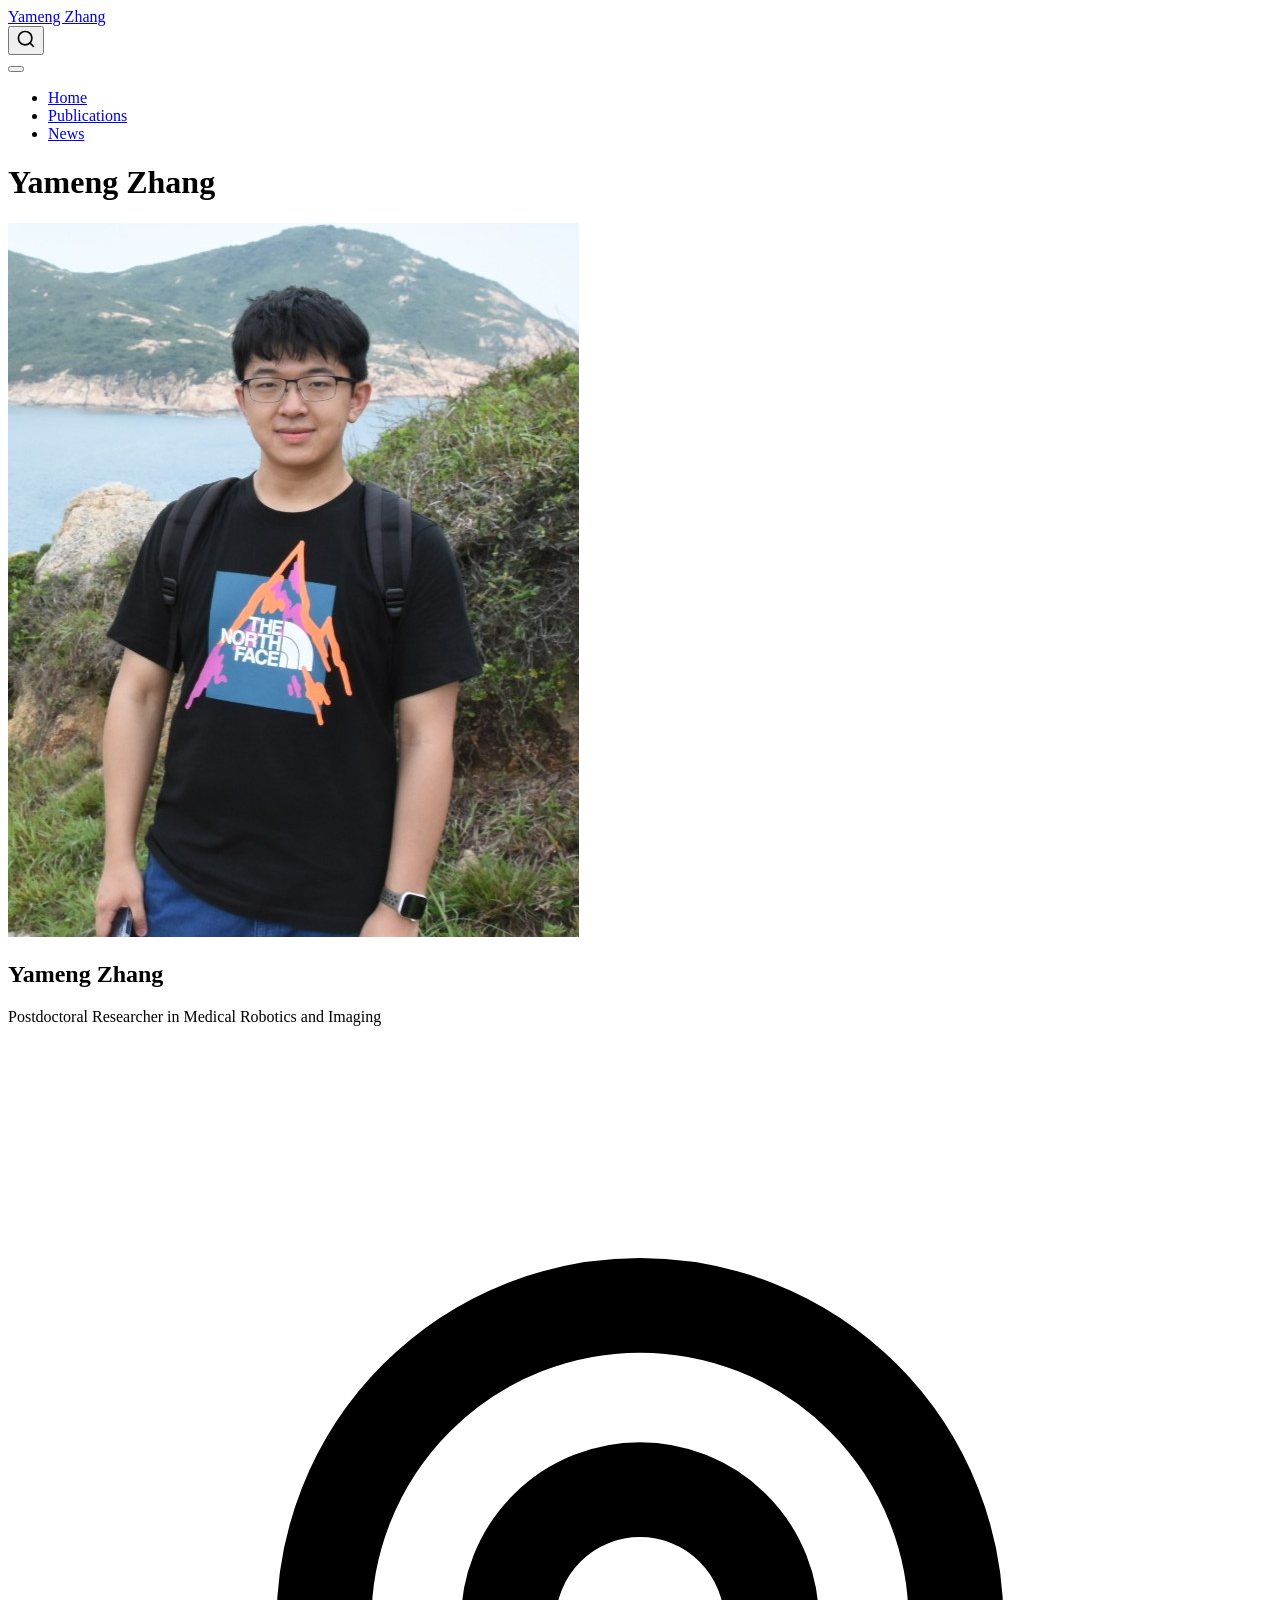
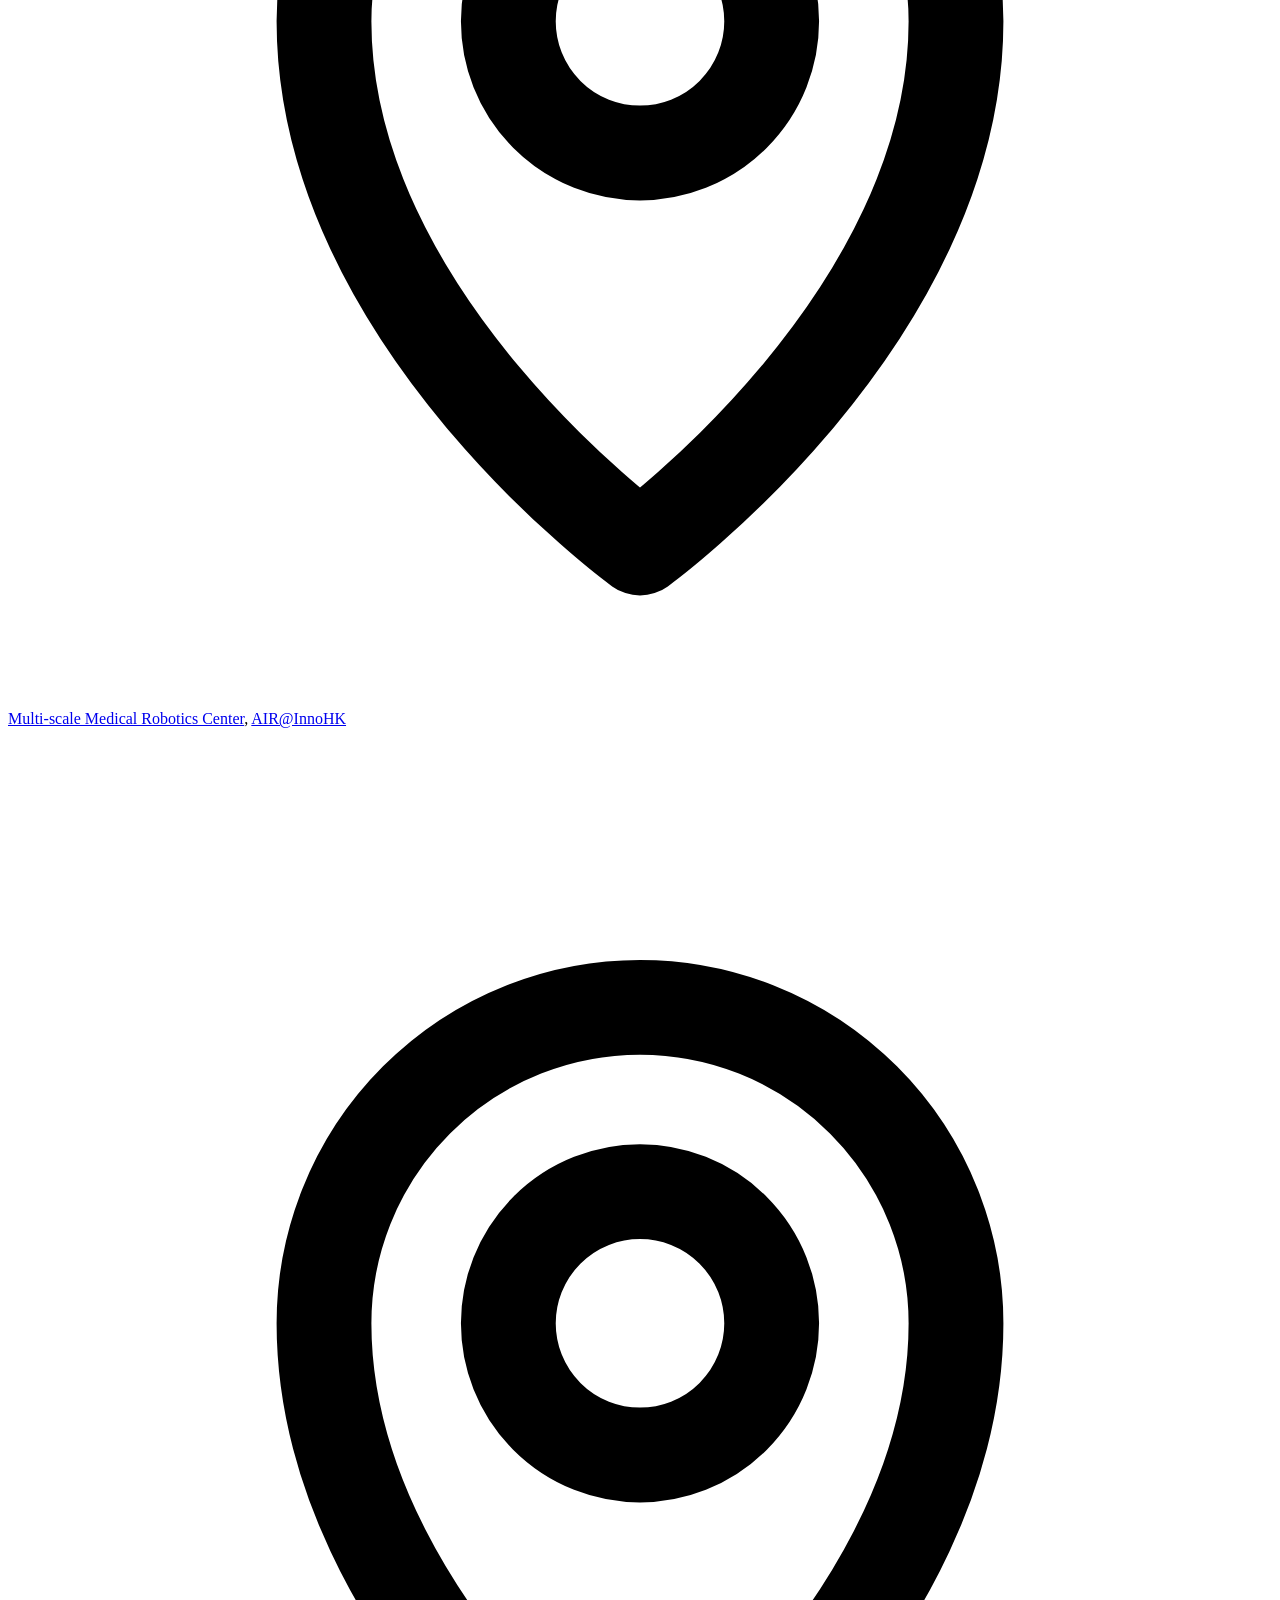
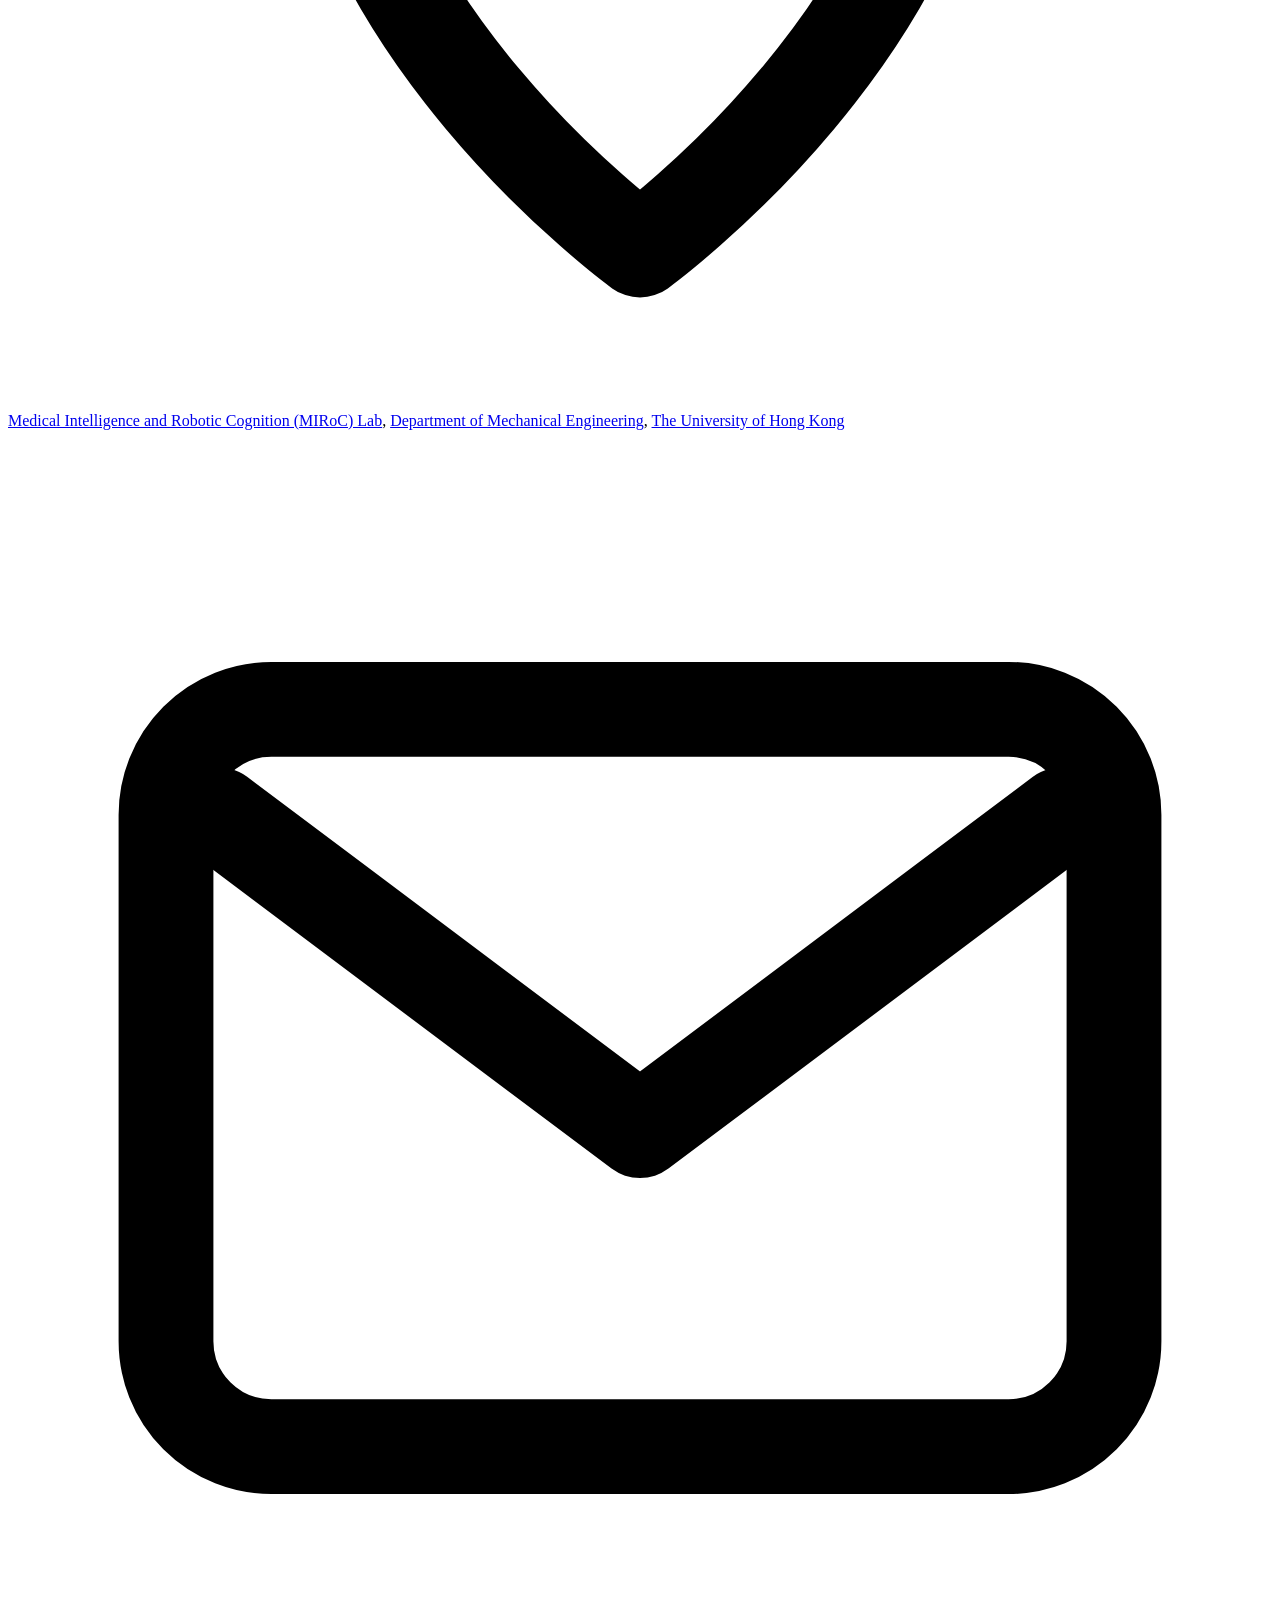
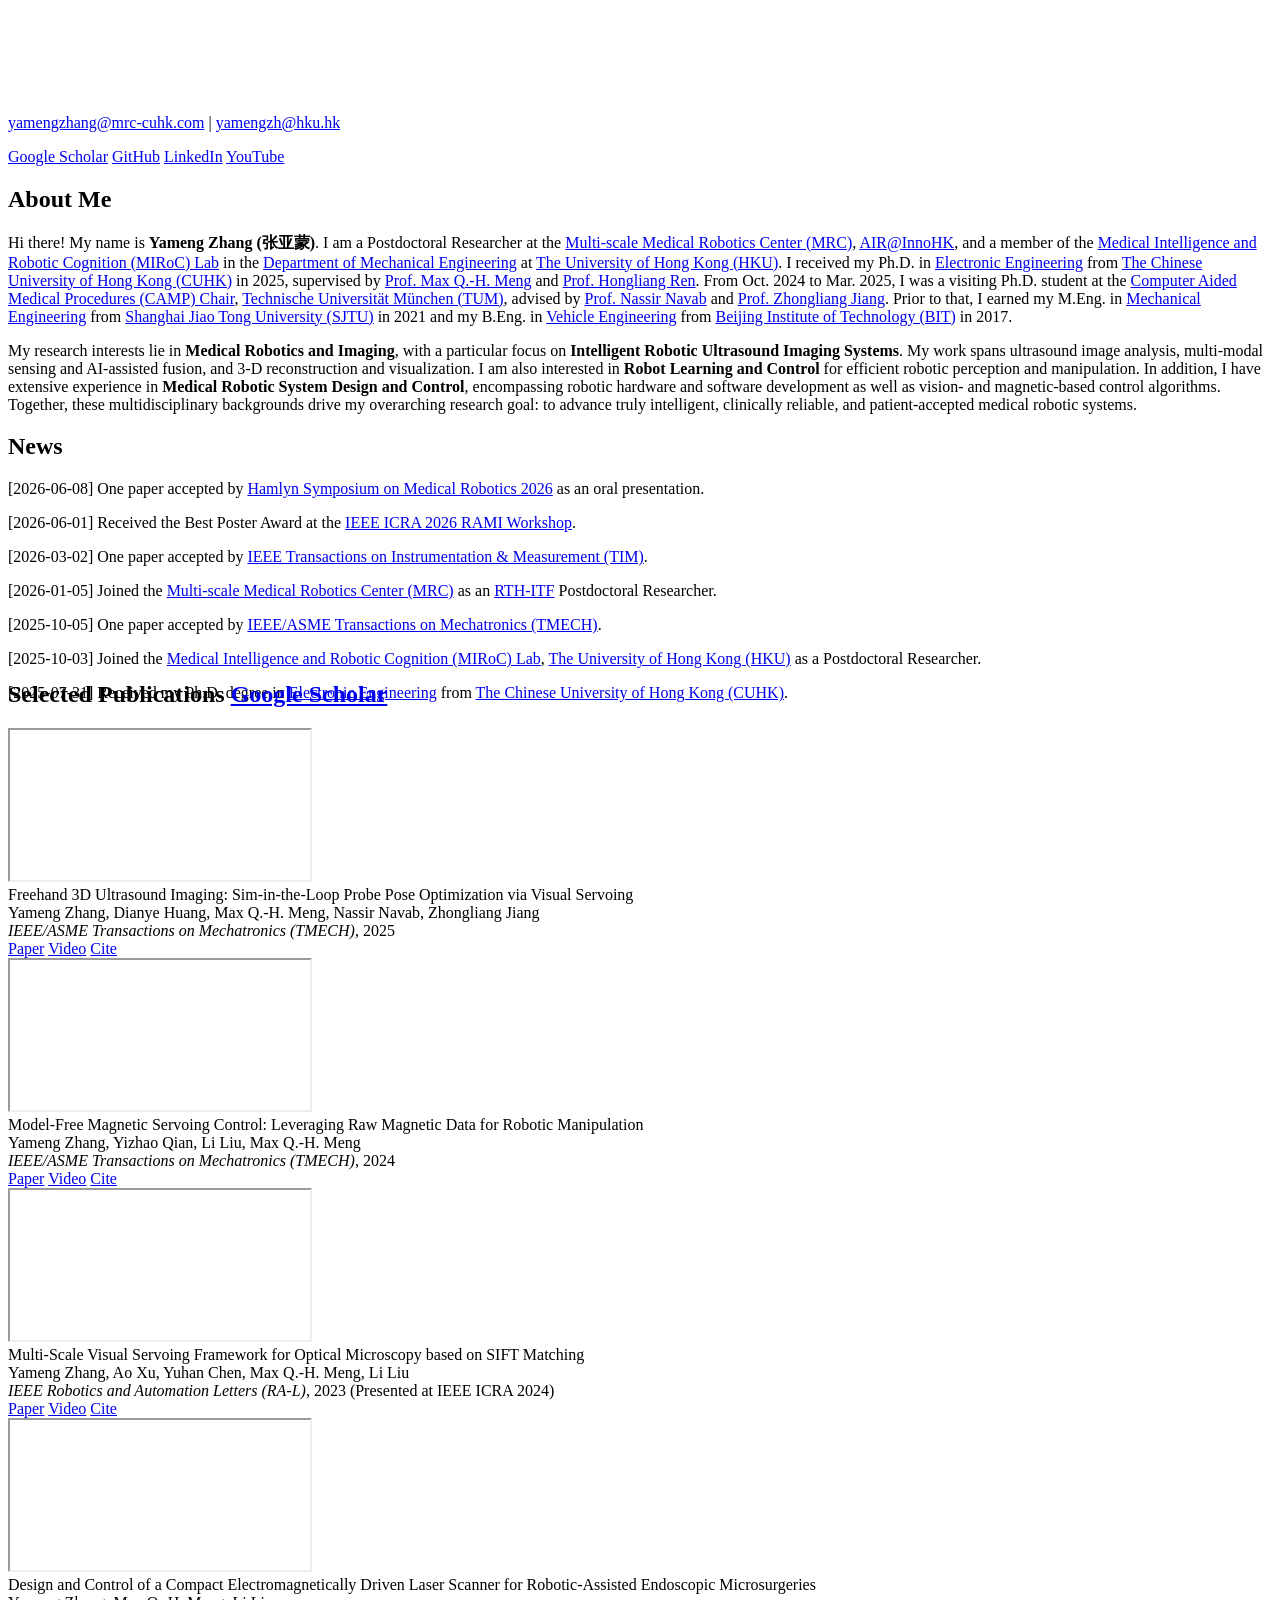
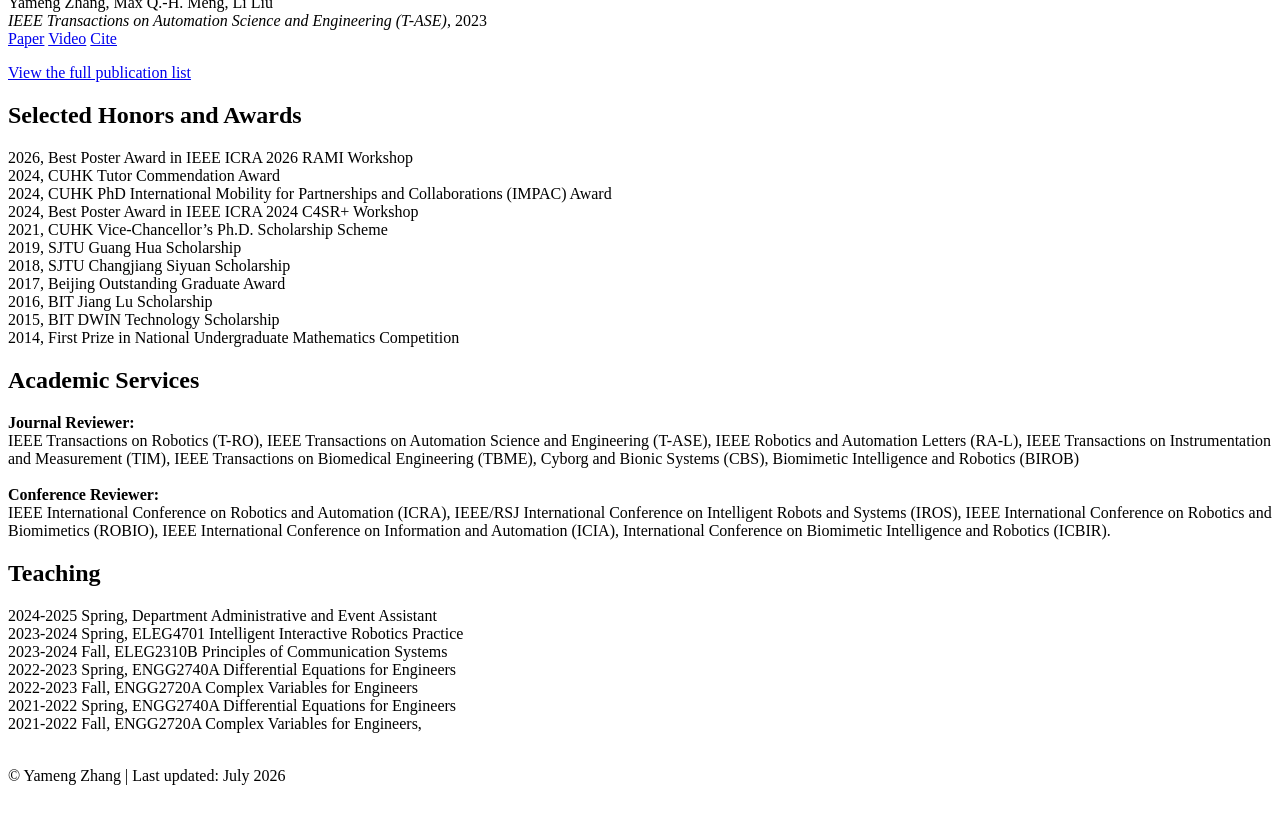
==== commit 29bd1f07: "update" ====
--- a/docs/index.html
+++ b/docs/index.html
@@ -43,7 +43,7 @@
 <link href="site_libs/quarto-html/quarto-syntax-highlighting-81beba73a2dc33781fc9bb83c3589045.css" rel="stylesheet" id="quarto-text-highlighting-styles">
 <script src="site_libs/bootstrap/bootstrap.min.js"></script>
 <link href="site_libs/bootstrap/bootstrap-icons.css" rel="stylesheet">
-<link href="site_libs/bootstrap/bootstrap-a590c28496f3dbd26d928b4dff92fa70.min.css" rel="stylesheet" append-hash="true" id="quarto-bootstrap" data-mode="light">
+<link href="site_libs/bootstrap/bootstrap-69de91189c799cbb2834f04aec64aaf7.min.css" rel="stylesheet" append-hash="true" id="quarto-bootstrap" data-mode="light">
 <script id="quarto-search-options" type="application/json">{
   "location": "navbar",
   "copy-button": false,
@@ -173,12 +173,13 @@
 <section id="news" class="level2 home-side-column__inner">
 <h2 class="anchored" data-anchor-id="news">News</h2>
 <div class="home-news__scroll">
-<ul>
-<li>[2026-07-07] Joined the <a href="https://meweb.hku.hk/zljiang/people/">Medical Intelligence and Robotic Cognition (MIRoC) Lab</a>, Department of Mechanical Engineering, The University of Hong Kong (HKU) as a Postdoctoral Researcher.</li>
-<li>[2025-12-15] Received my Ph.D.&nbsp;in Computer Science from the Technische Universität München (TUM), advised by Prof.&nbsp;Nassir Navab, graduating with <em>summa cum laude</em> (highest distinction).</li>
-<li>[2020-06-01] Received my M.Eng. in Computer Science from South China University of Technology (SCUT).</li>
-<li>[2017-06-01] Received my B.Eng. in Computer Science from South China University of Technology (SCUT).</li>
-</ul>
+<p>[2026-06-08] One paper accepted by <a href="https://www.hamlynsymposium.org/">Hamlyn Symposium on Medical Robotics 2026</a> as an oral presentation.</p>
+<p>[2026-06-01] Received the Best Poster Award at the <a href="https://sites.google.com/view/rami-icra-2026-workshop/highlights">IEEE ICRA 2026 RAMI Workshop</a>.</p>
+<p>[2026-03-02] One paper accepted by <a href="https://ieeexplore.ieee.org/document/11449287/">IEEE Transactions on Instrumentation &amp; Measurement (TIM)</a>.</p>
+<p>[2026-01-05] Joined the <a href="https://www.mrc-cuhk.com/">Multi-scale Medical Robotics Center (MRC)</a> as an <a href="https://www.itf.gov.hk/en/funding-programmes/nurturing-talent/research-talent-hub/research-talent-hub-for-itf-projects-rth-itf-/index.html">RTH-ITF</a> Postdoctoral Researcher.</p>
+<p>[2025-10-05] One paper accepted by <a href="https://ieeexplore.ieee.org/document/11231023/">IEEE/ASME Transactions on Mechatronics (TMECH)</a>.</p>
+<p>[2025-10-03] Joined the <a href="https://meweb.hku.hk/zljiang/people/">Medical Intelligence and Robotic Cognition (MIRoC) Lab</a>, <a href="https://www.hku.hk/">The University of Hong Kong (HKU)</a> as a Postdoctoral Researcher.</p>
+<p>[2025-07-31] Received my Ph.D.&nbsp;degree in <a href="https://www.ee.cuhk.edu.hk/en-gb/">Electronic Engineering</a> from <a href="https://www.cuhk.edu.hk/chinese/index.html">The Chinese University of Hong Kong (CUHK)</a>.</p>
 </div>
 </section>
 </div>
@@ -189,48 +190,72 @@
 
   <div class="pub-item">
     <div class="pub-thumb">
-      <img src="images/pub/tro2025.jpg" alt="TRO 2025 teaser" onerror="this.style.display='none'">
+      <div class="pub-video">
+        <iframe src="https://www.youtube.com/embed/hNNVrdFW-KE" title="Freehand 3D Ultrasound Imaging video" loading="lazy" allow="accelerometer; autoplay; clipboard-write; encrypted-media; gyroscope; picture-in-picture; web-share" allowfullscreen=""></iframe>
+      </div>
     </div>
     <div class="pub-body">
-      <div class="pub-title">Improving Robustness to Out-of-Distribution States in Imitation Learning via Deep Koopman-Boosted Diffusion Policy</div>
-      <div class="pub-authors"><span class="pub-me">Dianye Huang</span>, Nassir Navab, and Zhongliang Jiang</div>
-      <div class="pub-venue"><em>IEEE Transactions on Robotics</em>. <em>Code</em> can be <a href="#">found here</a>, 2025</div>
+      <div class="pub-title">Freehand 3D Ultrasound Imaging: Sim-in-the-Loop Probe Pose Optimization via Visual Servoing</div>
+      <div class="pub-authors"><span class="pub-me">Yameng Zhang</span>, Dianye Huang, Max Q.-H. Meng, Nassir Navab, Zhongliang Jiang</div>
+      <div class="pub-venue"><em>IEEE/ASME Transactions on Mechatronics (TMECH)</em>, 2025</div>
       <div class="pub-links">
-        <a class="pub-btn" href="#">HTML</a>
-        <a class="pub-btn" href="#">VIDEO</a>
-        <a class="pub-btn" href="#">BIB</a>
+        <a class="pub-btn" href="https://ieeexplore.ieee.org/document/11231023">Paper</a>
+        <a class="pub-btn" href="https://youtu.be/hNNVrdFW-KE">Video</a>
+        <a class="pub-btn" href="#">Cite</a>
       </div>
     </div>
   </div>
 
   <div class="pub-item">
     <div class="pub-thumb">
-      <img src="images/pub/icra2025.jpg" alt="ICRA 2025 teaser" onerror="this.style.display='none'">
+      <div class="pub-video">
+        <iframe src="https://www.youtube.com/embed/FUcQBJyQk9Q" title="Model-Free Magnetic Servoing Control video" loading="lazy" allow="accelerometer; autoplay; clipboard-write; encrypted-media; gyroscope; picture-in-picture; web-share" allowfullscreen=""></iframe>
+      </div>
     </div>
     <div class="pub-body">
-      <div class="pub-title">Improving Probe Localization for Freehand 3D Ultrasound Using Lightweight Cameras</div>
-      <div class="pub-authors"><span class="pub-me">Dianye Huang</span>, Nassir Navab, and Zhongliang Jiang</div>
-      <div class="pub-venue"><em>In 2025 IEEE International Conference on Robotics and Automation (ICRA)</em>. <em>Code</em> can be <a href="#">found here</a>, 2025</div>
+      <div class="pub-title">Model-Free Magnetic Servoing Control: Leveraging Raw Magnetic Data for Robotic Manipulation</div>
+      <div class="pub-authors"><span class="pub-me">Yameng Zhang</span>, Yizhao Qian, Li Liu, Max Q.-H. Meng</div>
+      <div class="pub-venue"><em>IEEE/ASME Transactions on Mechatronics (TMECH)</em>, 2024</div>
       <div class="pub-links">
-        <a class="pub-btn" href="#">HTML</a>
-        <a class="pub-btn" href="#">VIDEO</a>
-        <a class="pub-btn" href="#">BIB</a>
+        <a class="pub-btn" href="https://ieeexplore.ieee.org/document/10606057">Paper</a>
+        <a class="pub-btn" href="https://youtu.be/FUcQBJyQk9Q">Video</a>
+        <a class="pub-btn" href="#">Cite</a>
       </div>
     </div>
   </div>
 
   <div class="pub-item">
     <div class="pub-thumb">
-      <img src="images/pub/tmi2025.jpg" alt="TMI 2025 teaser" onerror="this.style.display='none'">
+      <div class="pub-video">
+        <iframe src="https://www.youtube.com/embed/WnDRxQ86DOk" title="Multi-Scale Visual Servoing Framework video" loading="lazy" allow="accelerometer; autoplay; clipboard-write; encrypted-media; gyroscope; picture-in-picture; web-share" allowfullscreen=""></iframe>
+      </div>
     </div>
     <div class="pub-body">
-      <div class="pub-title">Vibnet: Vibration-boosted needle detection in ultrasound images</div>
-      <div class="pub-authors"><span class="pub-me">Dianye Huang</span>, Chenyang Li, Angelos Karlas, Xiangyu Chu, KW Samuel Au, Nassir Navab, and Zhongliang Jiang</div>
-      <div class="pub-venue"><em>IEEE Transactions on Medical Imaging</em>. <em>Code</em> can be <a href="#">found here</a>, 2025</div>
+      <div class="pub-title">Multi-Scale Visual Servoing Framework for Optical Microscopy based on SIFT Matching</div>
+      <div class="pub-authors"><span class="pub-me">Yameng Zhang</span>, Ao Xu, Yuhan Chen, Max Q.-H. Meng, Li Liu</div>
+      <div class="pub-venue"><em>IEEE Robotics and Automation Letters (RA-L)</em>, 2023 (Presented at IEEE ICRA 2024)</div>
       <div class="pub-links">
-        <a class="pub-btn" href="#">HTML</a>
-        <a class="pub-btn" href="#">VIDEO</a>
-        <a class="pub-btn" href="#">BIB</a>
+        <a class="pub-btn" href="https://ieeexplore.ieee.org/abstract/document/10287399">Paper</a>
+        <a class="pub-btn" href="https://youtu.be/WnDRxQ86DOk">Video</a>
+        <a class="pub-btn" href="#">Cite</a>
+      </div>
+    </div>
+  </div>
+
+  <div class="pub-item">
+    <div class="pub-thumb">
+      <div class="pub-video">
+        <iframe src="https://www.youtube.com/embed/JUwyltlM_qY" title="Laser Scanner for Endoscopic Microsurgeries video" loading="lazy" allow="accelerometer; autoplay; clipboard-write; encrypted-media; gyroscope; picture-in-picture; web-share" allowfullscreen=""></iframe>
+      </div>
+    </div>
+    <div class="pub-body">
+      <div class="pub-title">Design and Control of a Compact Electromagnetically Driven Laser Scanner for Robotic-Assisted Endoscopic Microsurgeries</div>
+      <div class="pub-authors"><span class="pub-me">Yameng Zhang</span>, Max Q.-H. Meng, Li Liu</div>
+      <div class="pub-venue"><em>IEEE Transactions on Automation Science and Engineering (T-ASE)</em>, 2023</div>
+      <div class="pub-links">
+        <a class="pub-btn" href="https://ieeexplore.ieee.org/abstract/document/10278108">Paper</a>
+        <a class="pub-btn" href="https://youtu.be/JUwyltlM_qY">Video</a>
+        <a class="pub-btn" href="#">Cite</a>
       </div>
     </div>
   </div>
@@ -258,25 +283,23 @@
 <h2 class="anchored" data-anchor-id="academic-services">Academic Services</h2>
 <div class="plain-list">
 <strong>Journal Reviewer:</strong><br>
-The International Journal of Robotics Research (IJRR), Transactions on Robotics (T-RO), Transactions on Mechatronics (T-Mech), Transactions on Pattern Analysis and Machine Intelligence (TPAMI), Robotics and Automation Letters (RA-L), Robotics &amp; Automation Magazine (RAM), Transactions on Cognitive and Developmental Systems (TCDS), Frontiers in Neurorobotics, Transactions on Industrial Electronics, Journal of Zhejiang University (JZUSA).<br>
+IEEE Transactions on Robotics (T-RO), IEEE Transactions on Automation Science and Engineering (T-ASE), IEEE Robotics and Automation Letters (RA-L), IEEE Transactions on Instrumentation and Measurement (TIM), IEEE Transactions on Biomedical Engineering (TBME), Cyborg and Bionic Systems (CBS), Biomimetic Intelligence and Robotics (BIROB)<br>
 <br>
 <strong>Conference Reviewer:</strong><br>
-Robotics: Science and Systems (RSS), International Conference on Robotics and Automation (ICRA), International Conference on Intelligent Robots and Systems (IROS), International Conference on Humanoid Robots (Humanoids), International Conference on Automation Science and Engineering (CASE), The Conference on Robot Learning (CoRL), Conference on Decision and Control (CDC), Control Conference Africa (CCA).
+IEEE International Conference on Robotics and Automation (ICRA), IEEE/RSJ International Conference on Intelligent Robots and Systems (IROS), IEEE International Conference on Robotics and Biomimetics (ROBIO), IEEE International Conference on Information and Automation (ICIA), International Conference on Biomimetic Intelligence and Robotics (ICBIR).
 </div>
 </section>
 <section id="teaching" class="level2">
 <h2 class="anchored" data-anchor-id="teaching">Teaching</h2>
 <div class="plain-list">
-2024-2025 Spring, ELEG5757 Intelligent Wearable Electronics<br>
-2024-2025 Spring, ELEG3103 Robotic Perception and Intelligence<br>
-2023-2024 Spring, ELEG5600 Advanced Perception for Intelligent Robotics<br>
-2023-2024 Fall, ENGG2760 Probability for Engineers<br>
-2022-2023 Spring, ELEG5757 Intelligent Wearable Electronics<br>
-2022-2023 Fall, ENGG2760 Probability for Engineers<br>
-2021-2022 Spring, ELEG3201 Microelectronic Devices and Circuits<br>
-2021-2022 Fall, ENGG2760 Probability for Engineers
-</div>
-<!-- ```{=html}
+2024-2025 Spring, Department Administrative and Event Assistant<br>
+2023-2024 Spring, ELEG4701 Intelligent Interactive Robotics Practice<br>
+2023-2024 Fall, ELEG2310B Principles of Communication Systems<br>
+2022-2023 Spring, ENGG2740A Differential Equations for Engineers<br>
+2022-2023 Fall, ENGG2720A Complex Variables for Engineers<br>
+2021-2022 Spring, ENGG2740A Differential Equations for Engineers<br>
+2021-2022 Fall, ENGG2720A Complex Variables for Engineers,
+</div>
 <script>
 (function () {
   var resizeObserver;
@@ -302,7 +325,6 @@
   window.addEventListener('resize', syncNewsHeight);
 })();
 </script>
-``` -->
 
 
 </section>
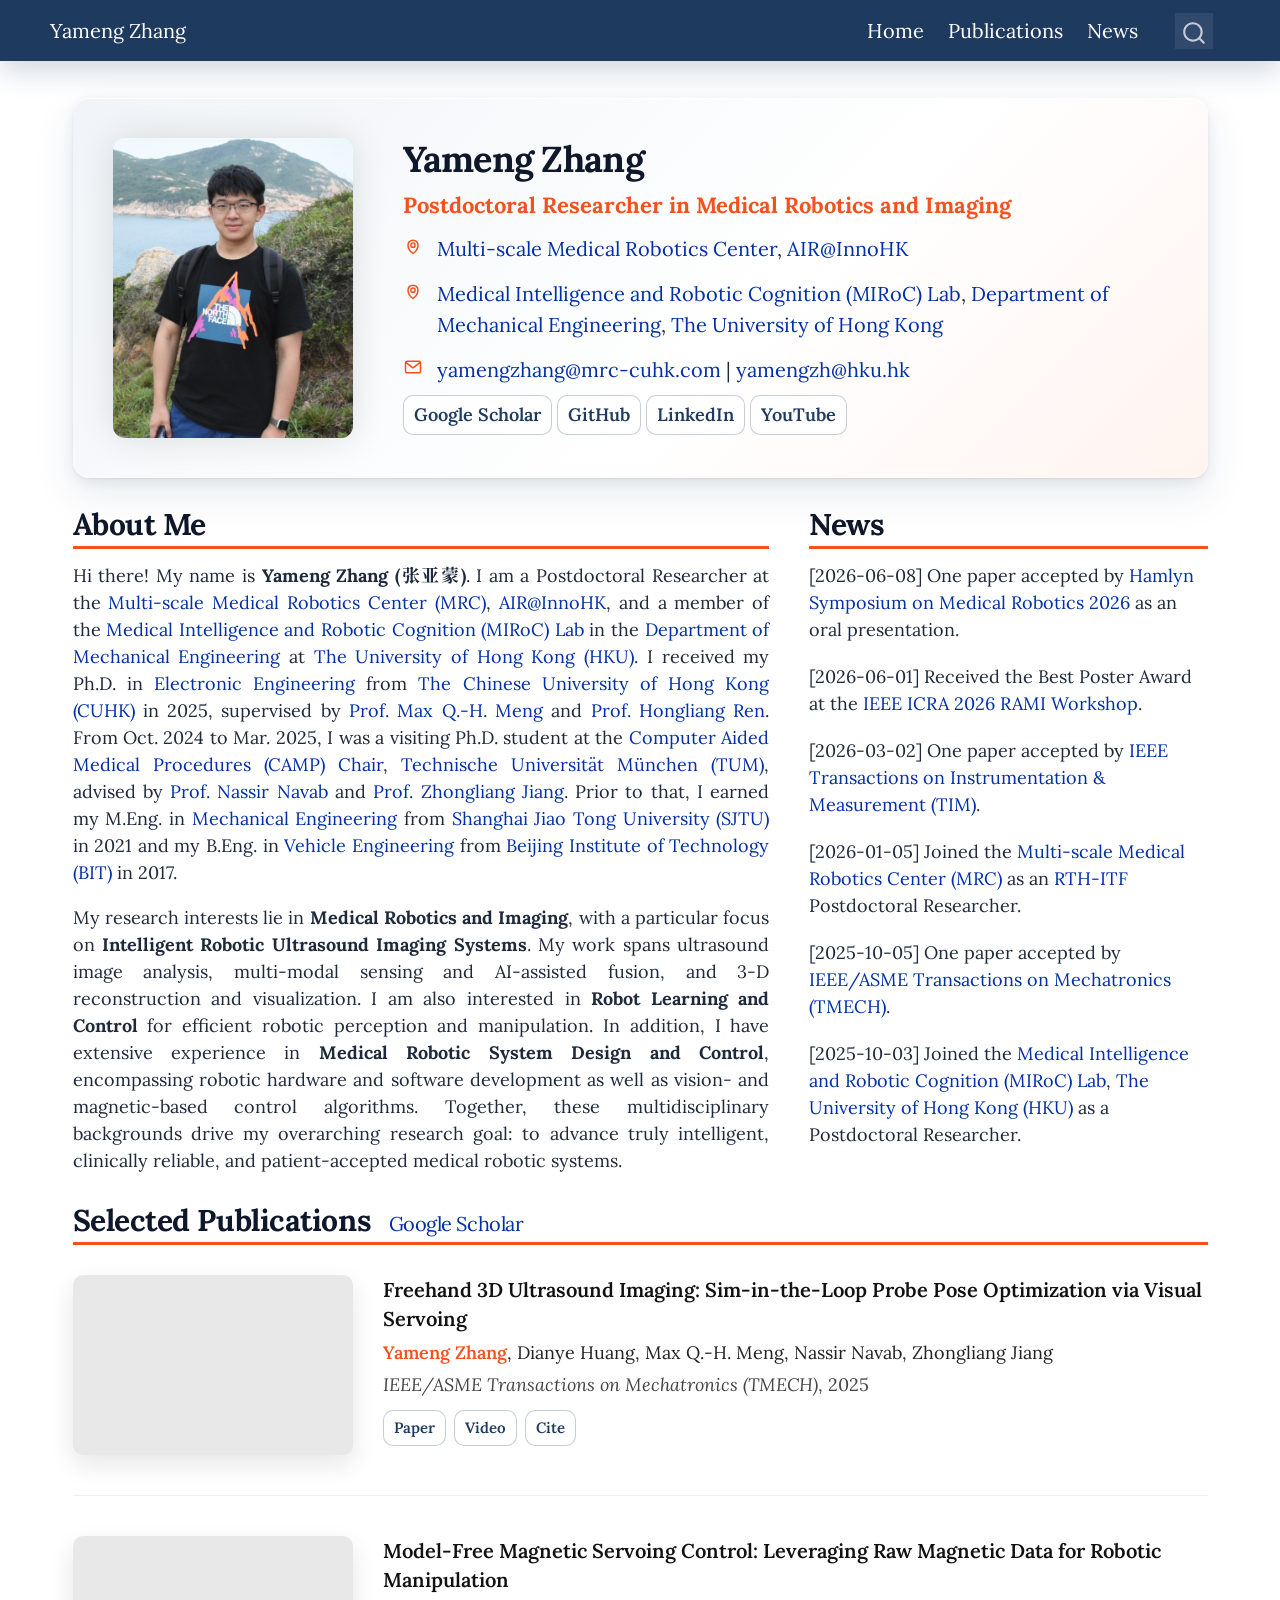
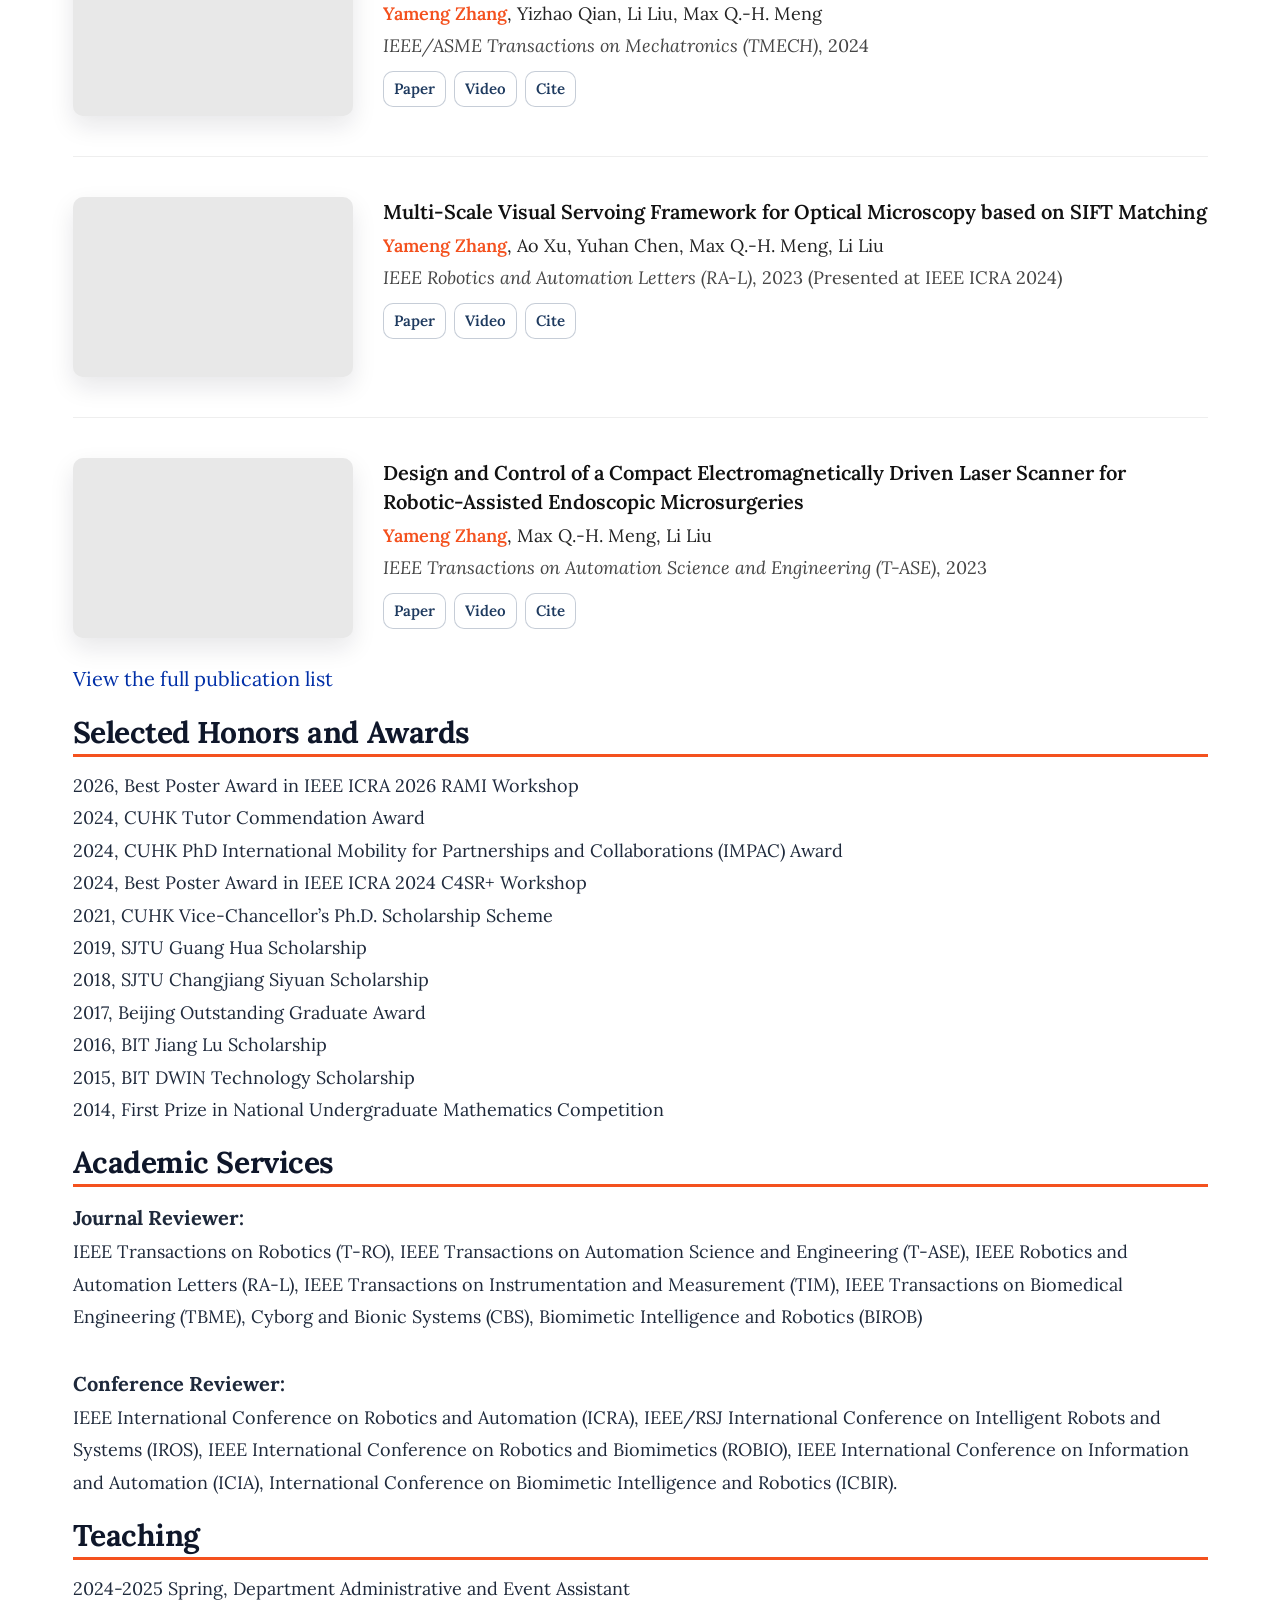
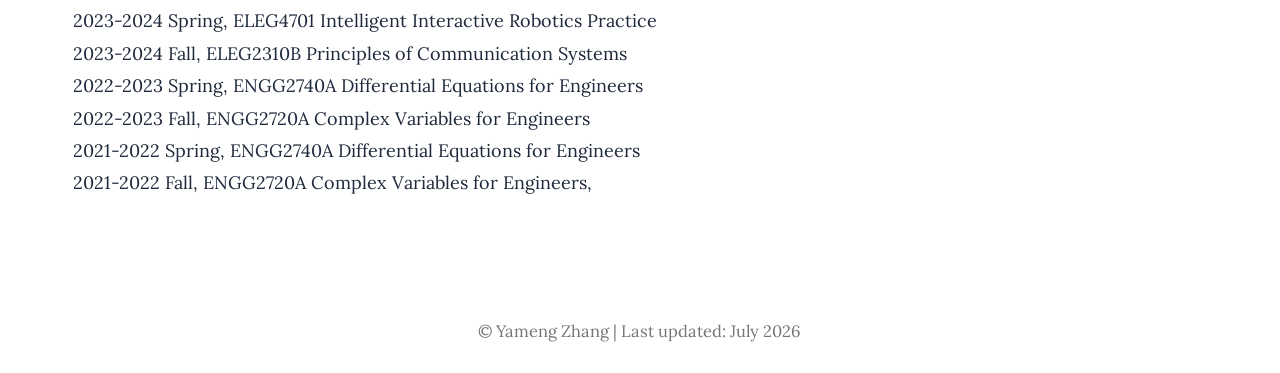
==== commit bc7242f7: "update" ====
--- a/docs/index.html
+++ b/docs/index.html
@@ -403,7 +403,7 @@
     }
       var localhostRegex = new RegExp(/^(?:http|https):\/\/localhost\:?[0-9]*\//);
       var mailtoRegex = new RegExp(/^mailto:/);
-        var filterRegex = new RegExp("https:\/\/lianyujun\.github\.io");
+        var filterRegex = new RegExp("https:\/\/YamengZZZ\.github\.io\/yameng-personal-web\/");
       var isInternal = (href) => {
           return filterRegex.test(href) || localhostRegex.test(href) || mailtoRegex.test(href);
       }
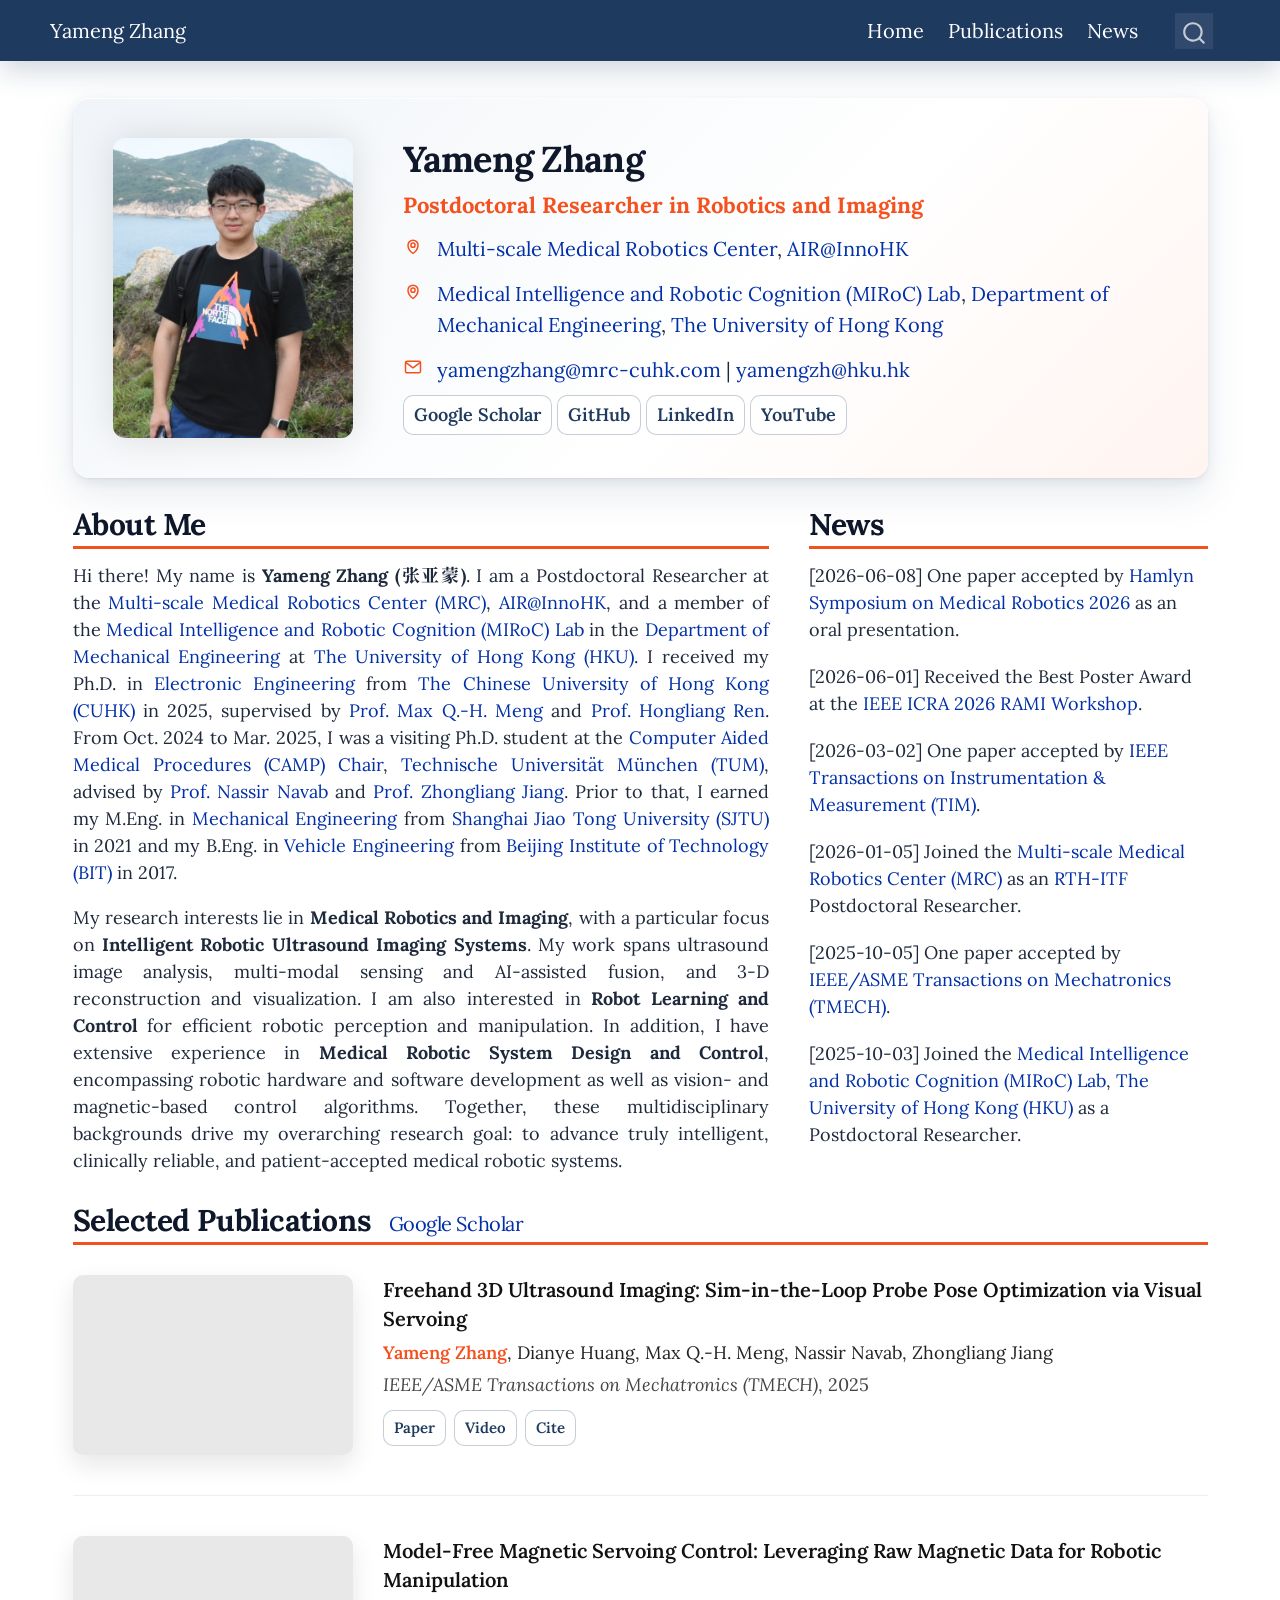
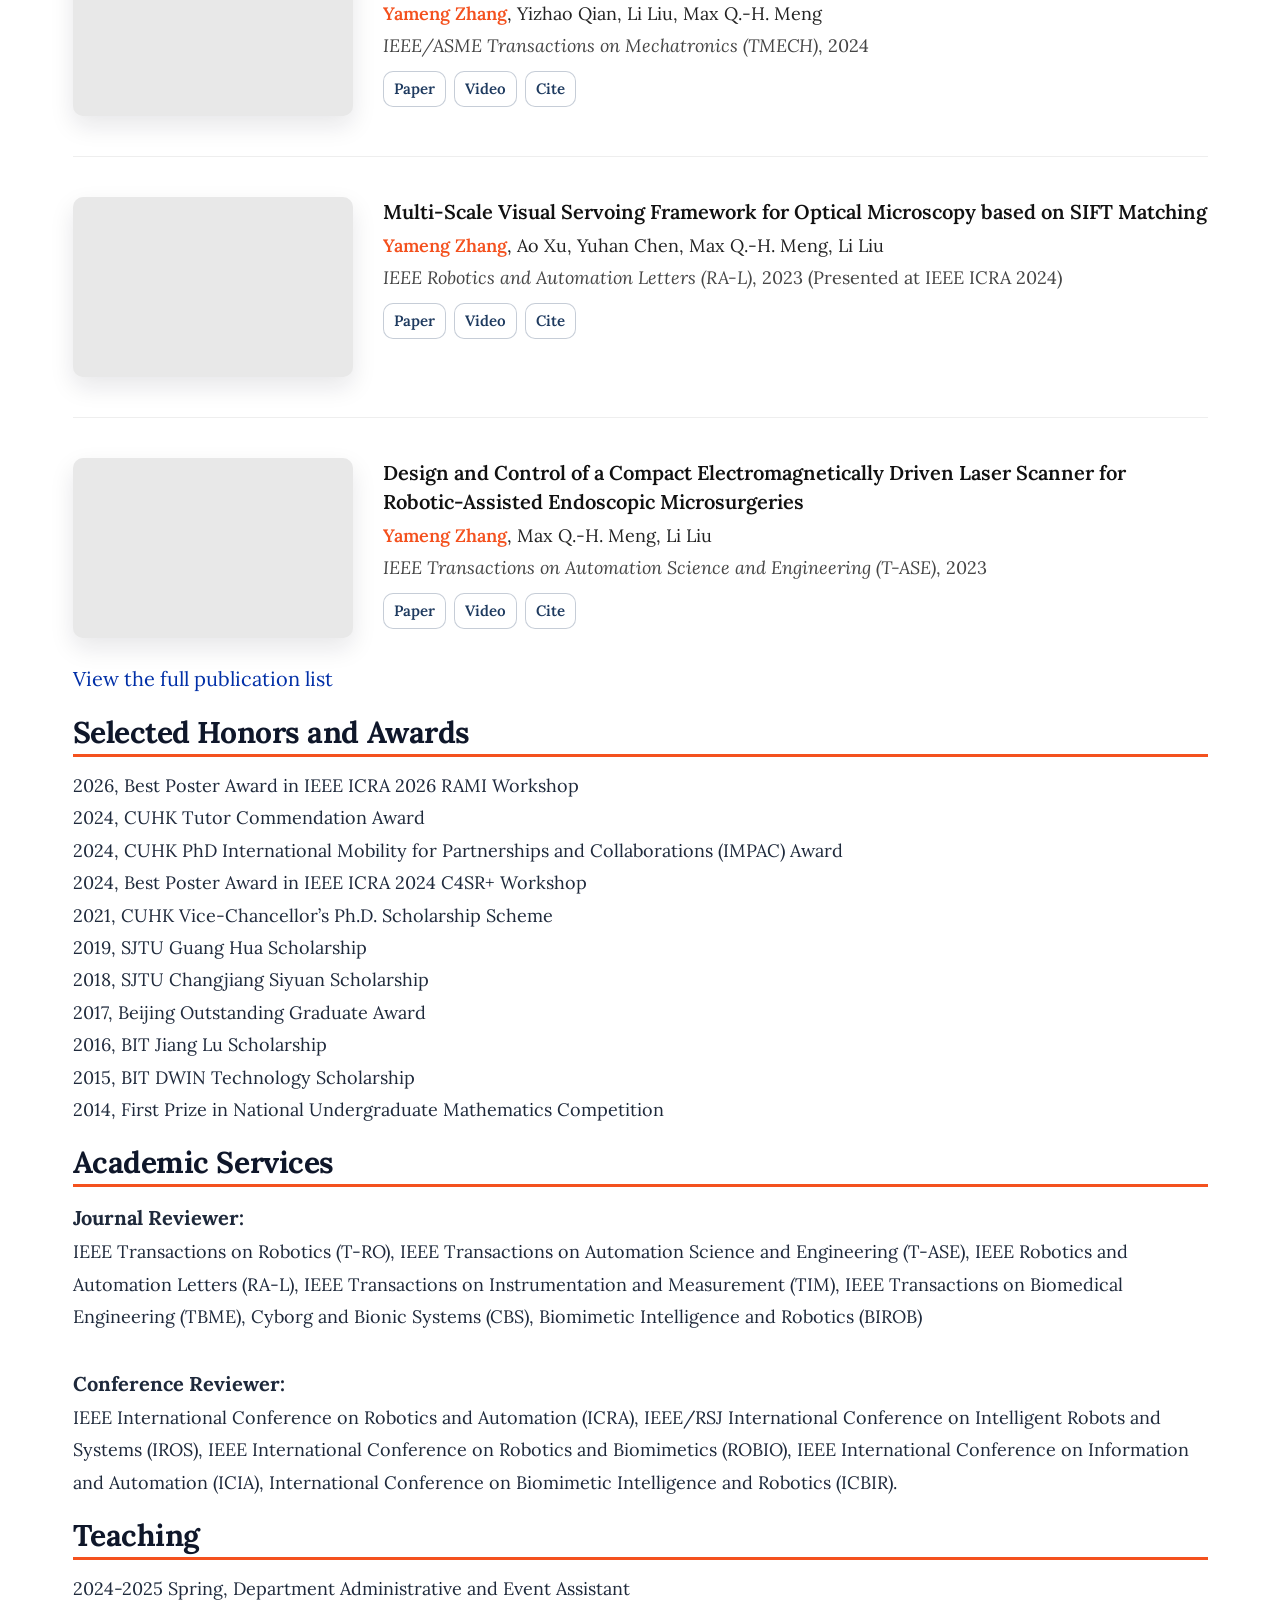
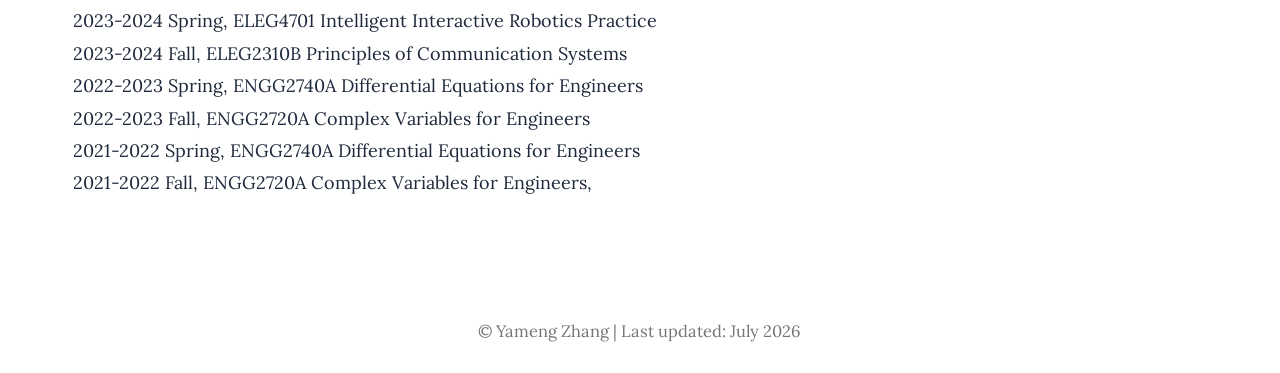
==== commit 6f1ce765: "update" ====
--- a/docs/index.html
+++ b/docs/index.html
@@ -145,7 +145,7 @@
 <section id="yameng-zhang" class="level1 home-hero__body">
 <h1>Yameng Zhang</h1>
 <p class="home-hero__role">
-Postdoctoral Researcher in Medical Robotics and Imaging
+Postdoctoral Researcher in Robotics and Imaging
 </p>
 <div class="home-hero__meta">
 <p class="home-hero__item">
@@ -403,7 +403,7 @@
     }
       var localhostRegex = new RegExp(/^(?:http|https):\/\/localhost\:?[0-9]*\//);
       var mailtoRegex = new RegExp(/^mailto:/);
-        var filterRegex = new RegExp("https:\/\/YamengZZZ\.github\.io\/yameng-personal-web\/");
+        var filterRegex = new RegExp("https:\/\/YamengZZZ\.github\.io\/yameng-personal-web");
       var isInternal = (href) => {
           return filterRegex.test(href) || localhostRegex.test(href) || mailtoRegex.test(href);
       }
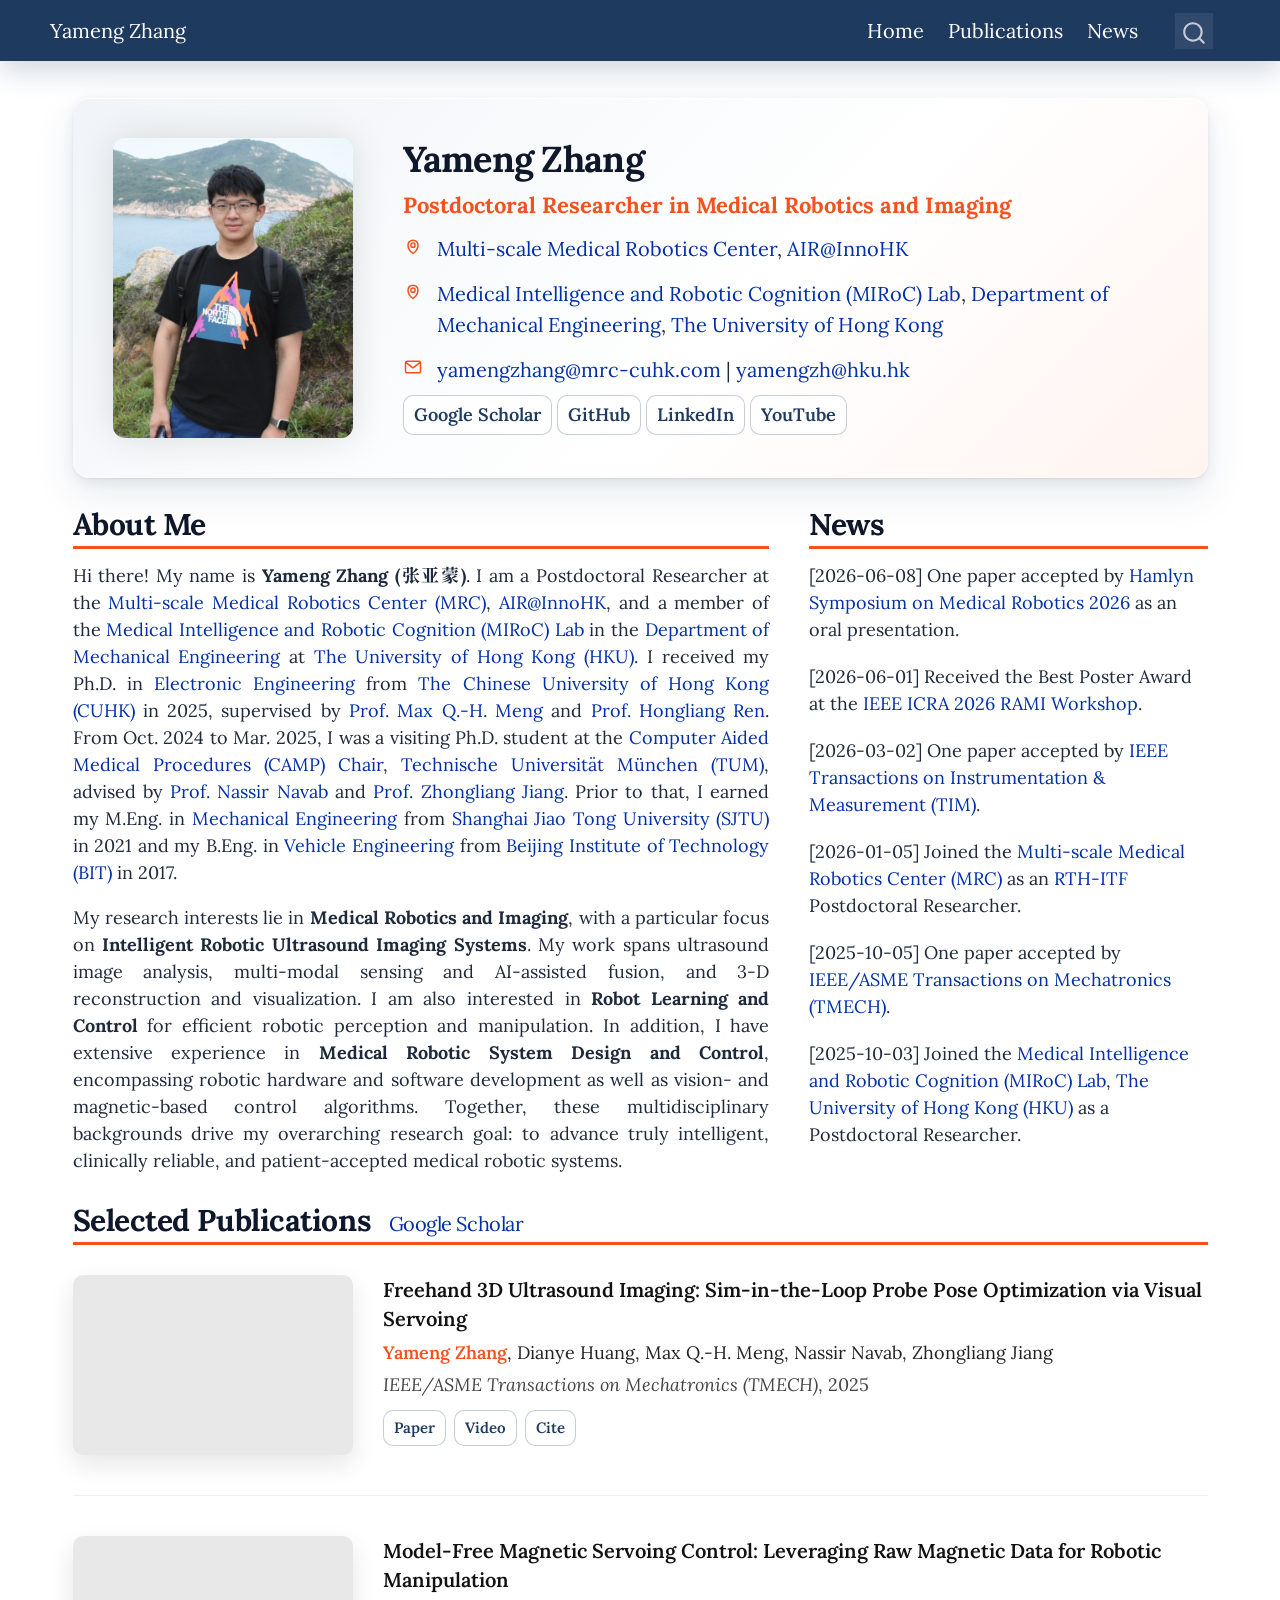
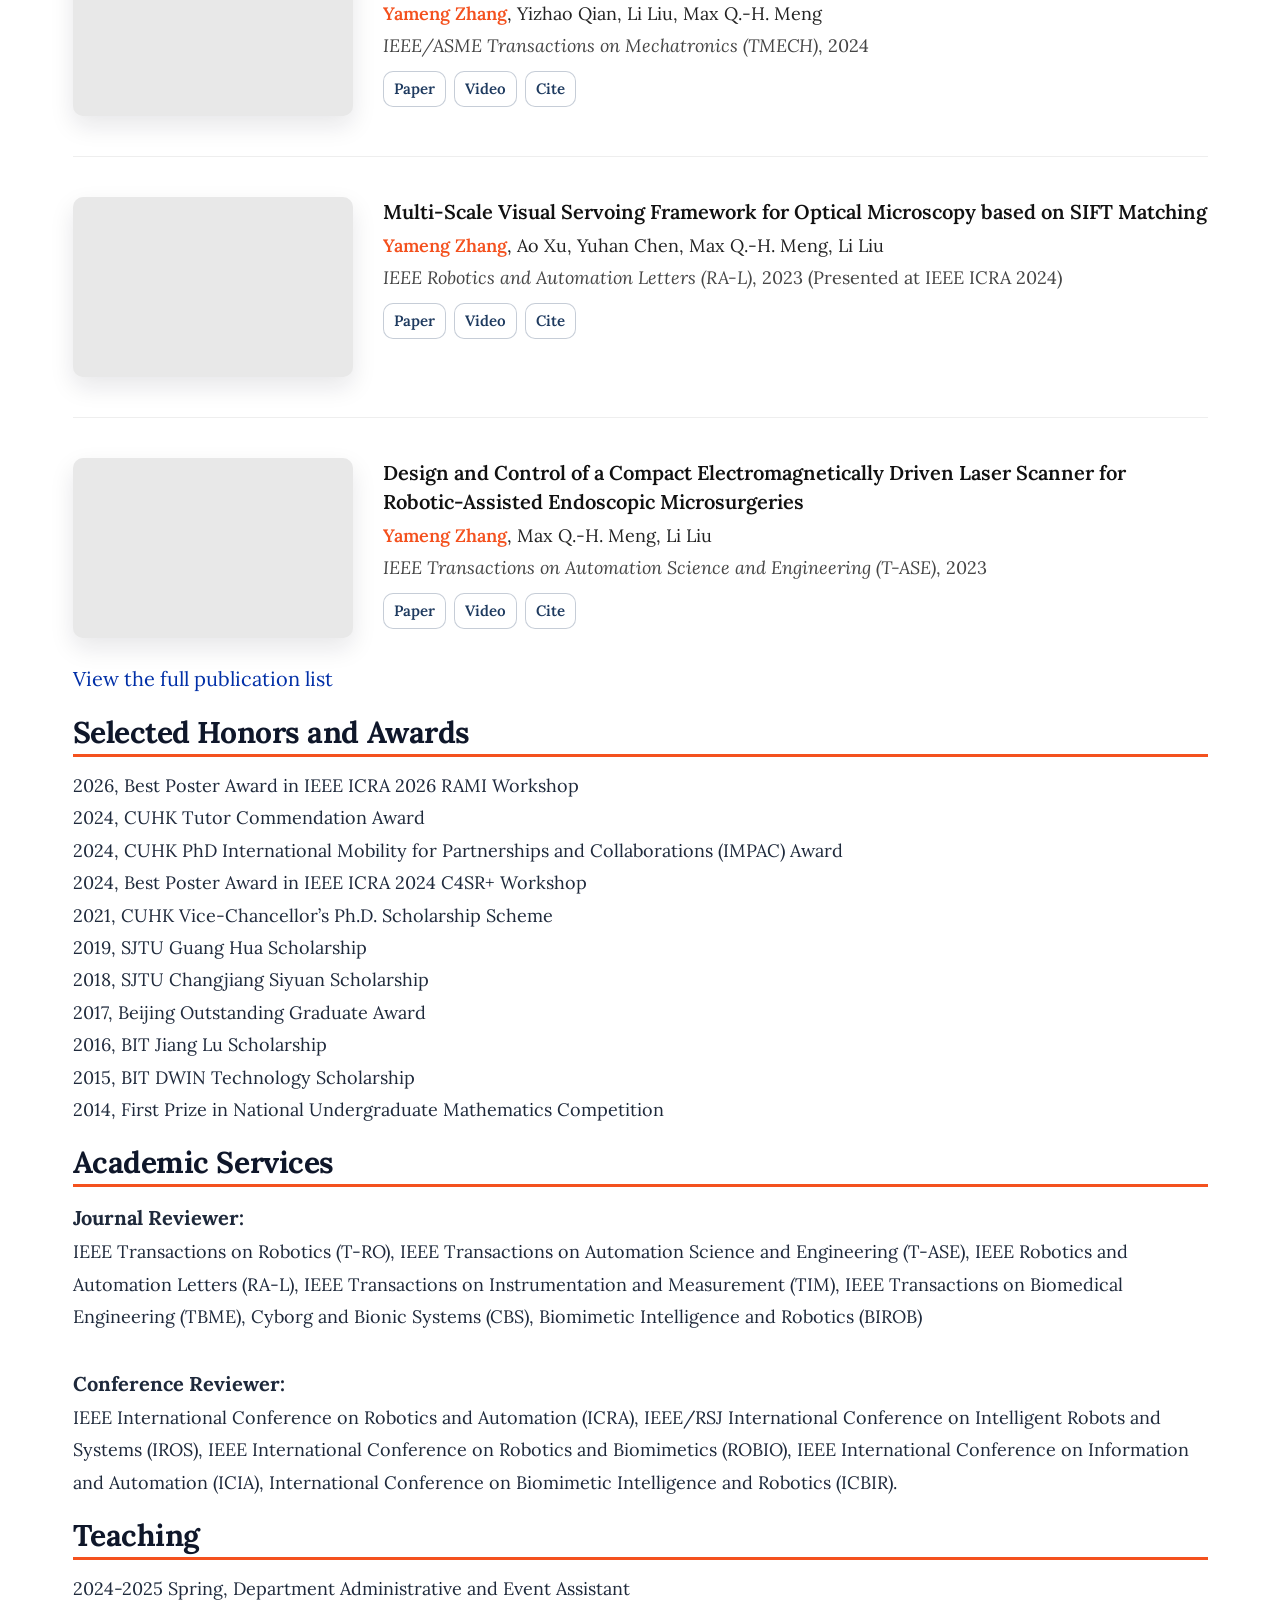
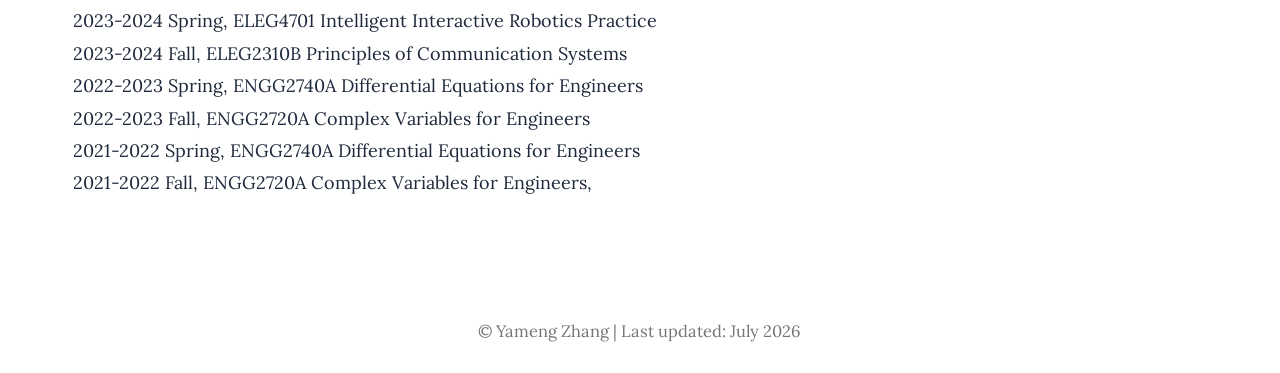
==== commit 0c0d4a42: "update" ====
--- a/docs/index.html
+++ b/docs/index.html
@@ -145,7 +145,7 @@
 <section id="yameng-zhang" class="level1 home-hero__body">
 <h1>Yameng Zhang</h1>
 <p class="home-hero__role">
-Postdoctoral Researcher in Robotics and Imaging
+Postdoctoral Researcher in Medical Robotics and Imaging
 </p>
 <div class="home-hero__meta">
 <p class="home-hero__item">
